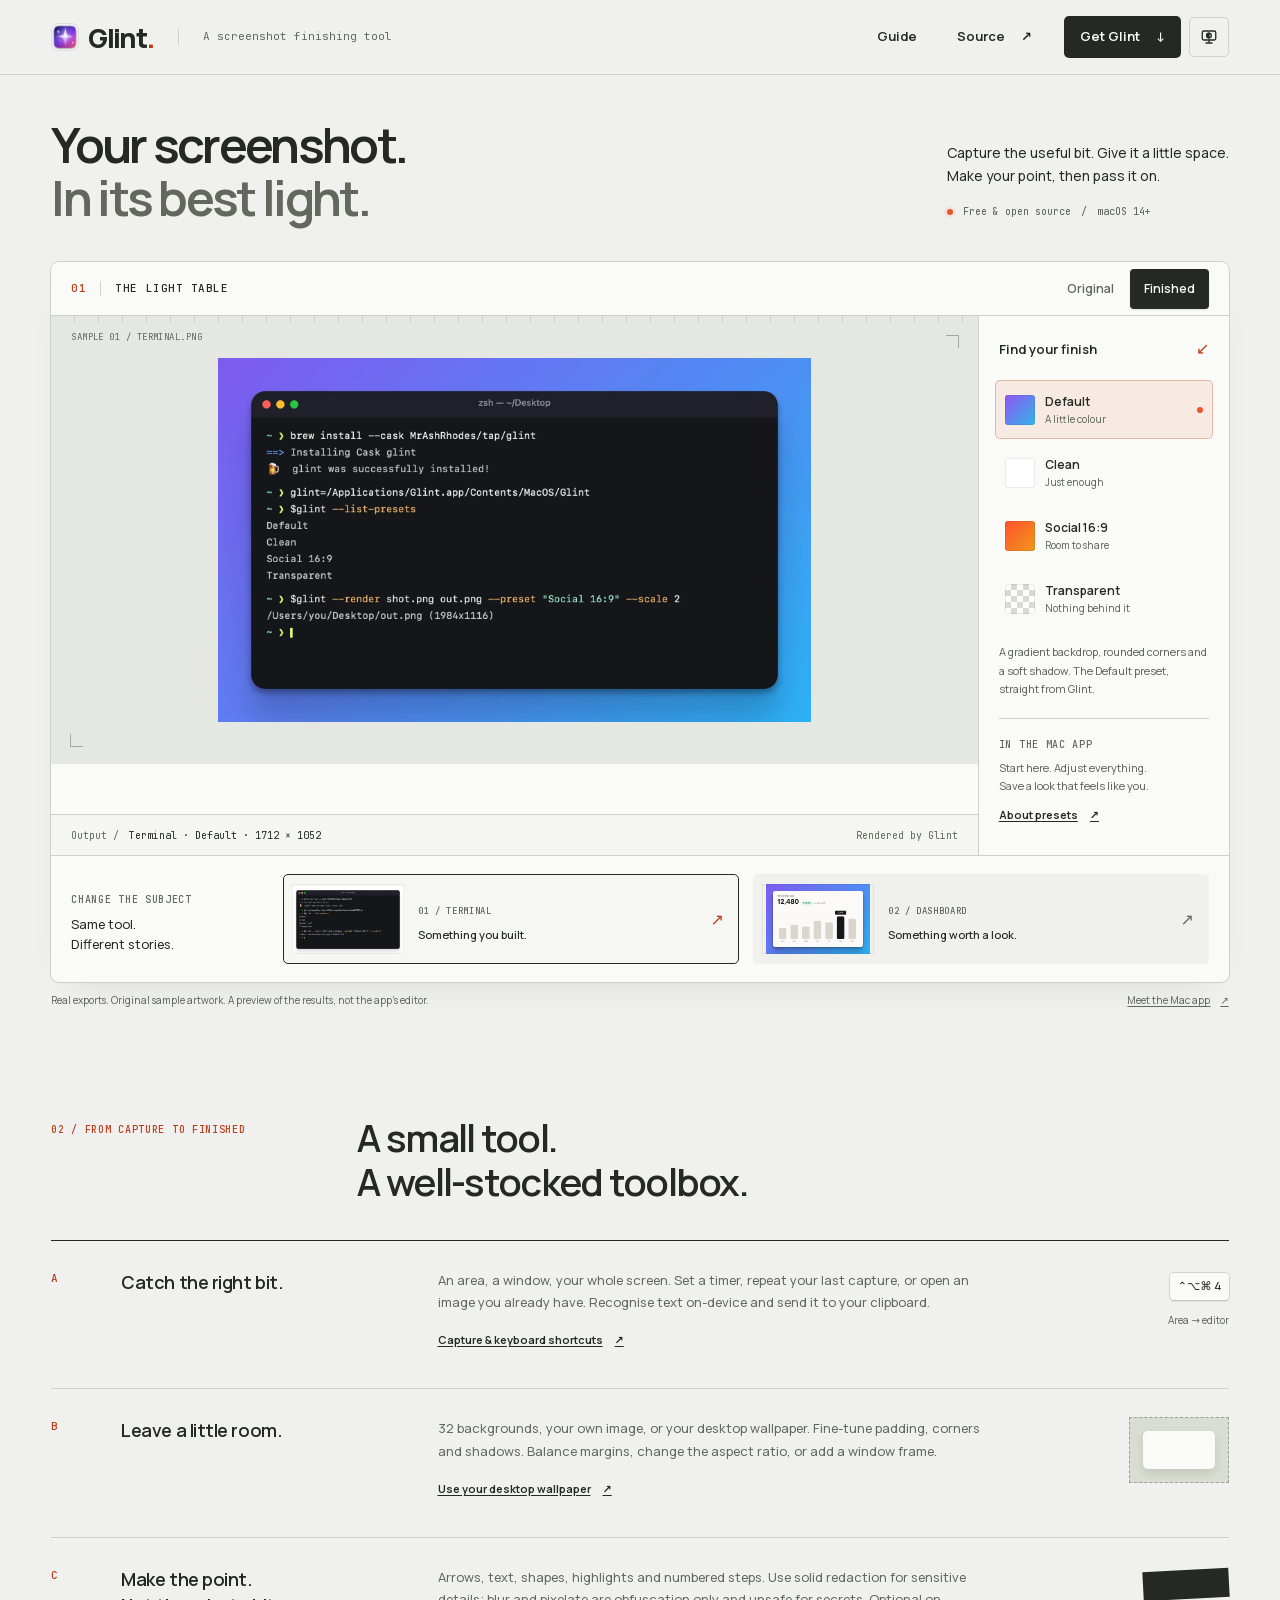
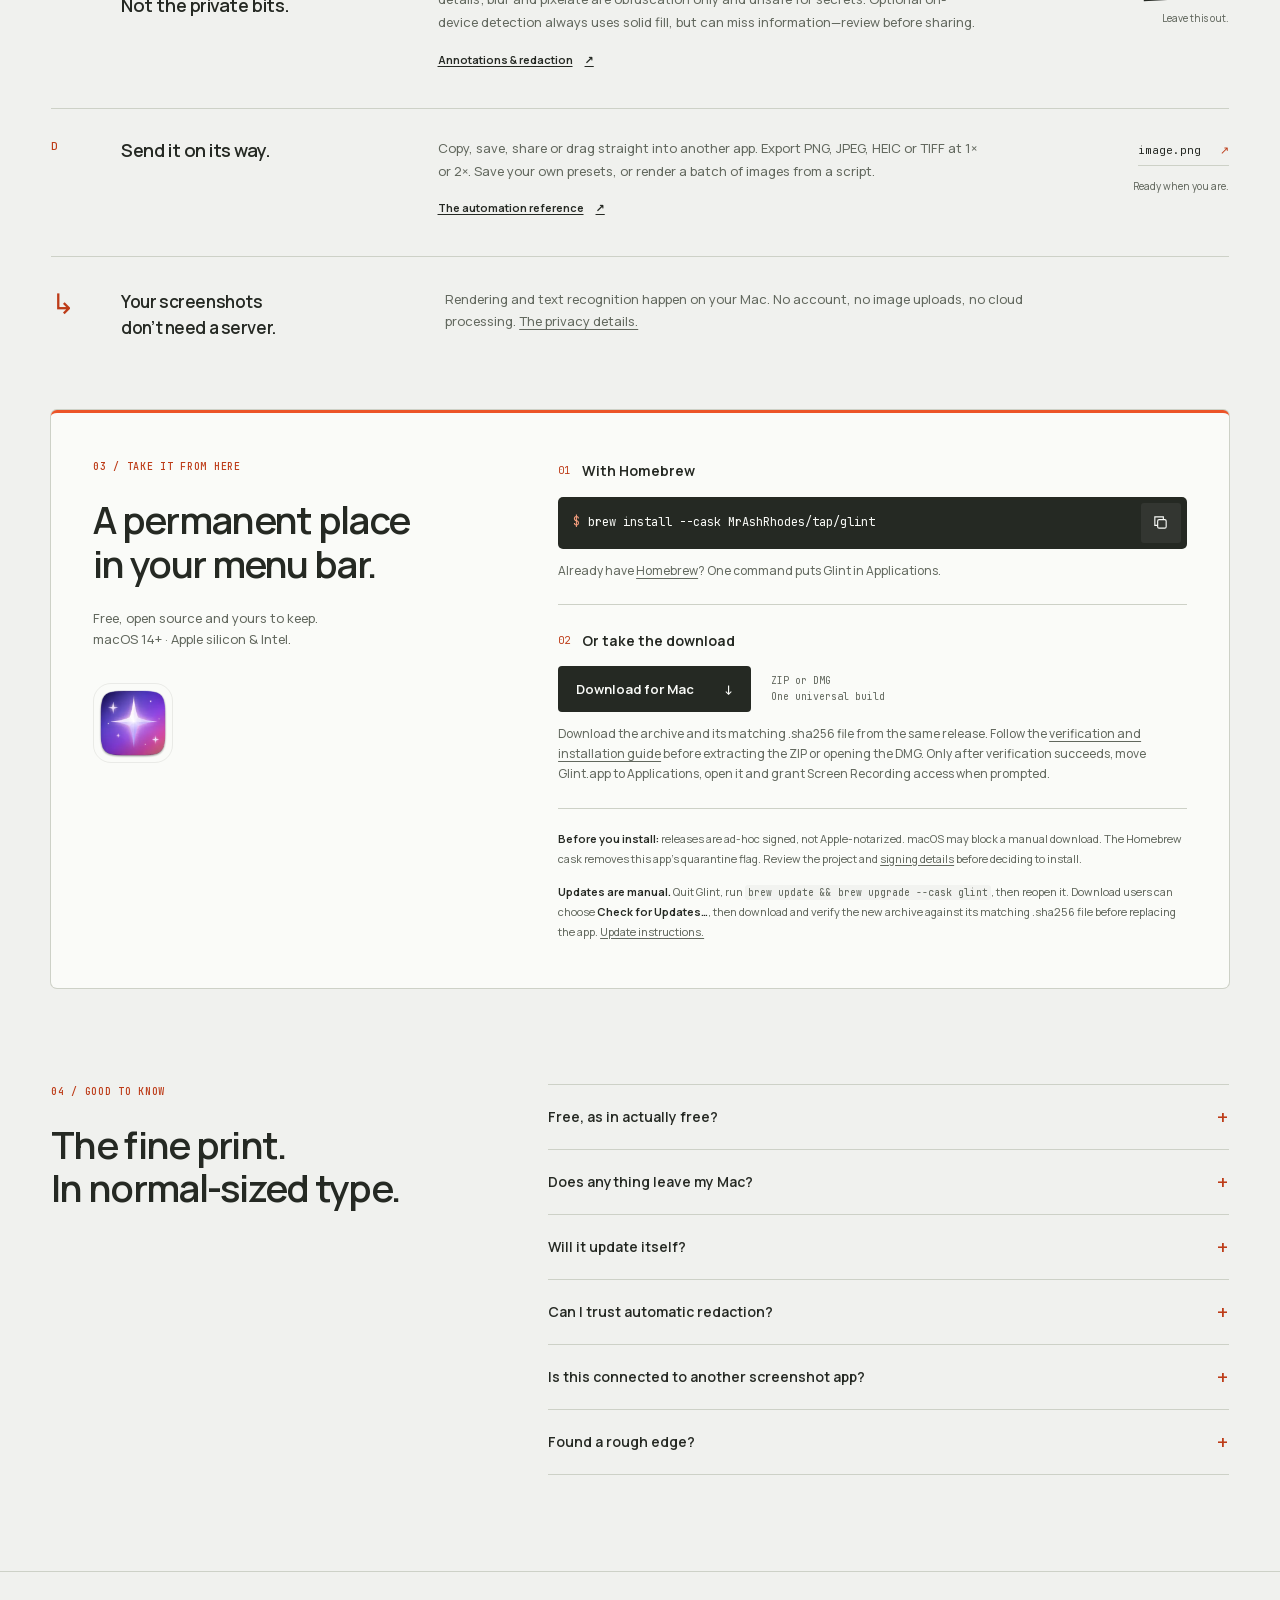
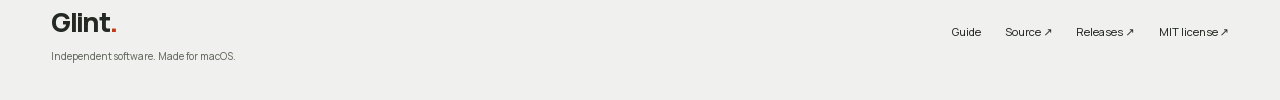
==== site/index.html @ 2cc5b659 "Merge main into mrashrhodes-secure-image-redaction Resolve conflicts with the fail-closed rendering " ====
<!doctype html>
<html lang="en">
<head>
  <meta charset="utf-8">
  <meta name="viewport" content="width=device-width, initial-scale=1">
  <title>Glint — your screenshot, in its best light</title>
  <meta name="description" content="A free, open-source screenshot finishing tool for macOS. Capture, frame, annotate and redact on your Mac. No account. No uploads.">
  <meta name="color-scheme" content="light dark">
  <meta name="theme-color" content="#f0f1ee" media="(prefers-color-scheme: light)">
  <meta name="theme-color" content="#1b1d1a" media="(prefers-color-scheme: dark)">
  <script>try{var t=localStorage.getItem("glint-theme");if(t==="light"||t==="dark")document.documentElement.setAttribute("data-theme",t)}catch(e){}</script>
  <link rel="canonical" href="https://mrashrhodes.github.io/glint/">
  <meta property="og:type" content="website">
  <meta property="og:title" content="Glint — your screenshot, in its best light">
  <meta property="og:description" content="A small native app for screenshots worth sharing. Free, open source, and entirely on your Mac.">
  <meta property="og:url" content="https://mrashrhodes.github.io/glint/">
  <meta property="og:image" content="https://mrashrhodes.github.io/glint/assets/og.jpg">
  <meta name="twitter:card" content="summary_large_image">
  <link rel="icon" type="image/png" href="favicon.png">
  <link rel="apple-touch-icon" href="apple-touch-icon.png">
  <link rel="preload" href="fonts/Manrope-variable.woff2" as="font" type="font/woff2" crossorigin>
  <link rel="stylesheet" href="styles.css">
  <script src="site.js" defer></script>
</head>
<body>
  <a class="skip" href="#main">Skip to content</a>
  <header class="site-header">
    <div class="wrap">
      <a class="brand" href="./" aria-label="Glint home"><img src="favicon.png" width="28" height="28" alt="">Glint<span class="brand-dot" aria-hidden="true">.</span></a>
      <span class="brand-note">A screenshot finishing tool</span>
      <nav class="nav" aria-label="Main navigation">
        <a href="guide.html">Guide</a>
        <a class="hide-sm" href="https://github.com/MrAshRhodes/glint">Source <span aria-hidden="true">↗</span></a>
        <a class="nav-cta" href="#install">Get Glint <span aria-hidden="true">↓</span></a>
        <button class="theme-toggle" type="button" data-theme-toggle hidden aria-label="Theme: system" title="Theme: system"><svg class="theme-icon theme-icon-system" width="18" height="18" viewBox="0 0 24 24" fill="none" stroke="currentColor" stroke-width="1.75" stroke-linecap="round" stroke-linejoin="round" aria-hidden="true" focusable="false"><rect x="3" y="4" width="18" height="12" rx="2"/><path d="M8 20h8M12 16v4"/><circle cx="12" cy="10" r="3"/><path d="M12 7a3 3 0 0 0 0 6z" fill="currentColor"/></svg><svg class="theme-icon theme-icon-light" width="18" height="18" viewBox="0 0 24 24" fill="none" stroke="currentColor" stroke-width="1.75" stroke-linecap="round" stroke-linejoin="round" aria-hidden="true" focusable="false"><circle cx="12" cy="12" r="4"/><path d="M12 2.5v2M12 19.5v2M2.5 12h2M19.5 12h2M5.3 5.3l1.4 1.4M17.3 17.3l1.4 1.4M5.3 18.7l1.4-1.4M17.3 6.7l1.4-1.4"/></svg><svg class="theme-icon theme-icon-dark" width="18" height="18" viewBox="0 0 24 24" fill="none" stroke="currentColor" stroke-width="1.75" stroke-linecap="round" stroke-linejoin="round" aria-hidden="true" focusable="false"><path d="M20 14.5A8 8 0 1 1 9.5 4a7.5 7.5 0 0 0 10.5 10.5z"/></svg></button>
      </nav>
    </div>
  </header>
  <main id="main">
    <section class="intro wrap" aria-labelledby="intro-title">
      <h1 id="intro-title">Your screenshot.<br><span>In its best light.</span></h1>
      <div class="intro-copy">
        <p>Capture the useful bit. Give it a little space.<br>Make your point, then pass it on.</p>
        <p class="spec-line"><span class="status-dot" aria-hidden="true"></span> Free &amp; open source <span aria-hidden="true">/</span> macOS 14+</p>
      </div>
    </section>

    <section class="light-table wrap" aria-labelledby="table-title">
      <header class="table-bar">
        <h2 id="table-title"><span class="index">01</span> The light table</h2>
        <div class="view-switch" role="group" aria-label="Compare the original and finished image" data-preview-controls hidden>
          <button type="button" data-view="original" aria-pressed="false" aria-controls="demo-image">Original</button>
          <button type="button" data-view="finished" aria-pressed="true" aria-controls="demo-image">Finished</button>
        </div>
      </header>
      <div class="workbench">
        <figure class="preview-pane">
          <div class="preview-stage" id="preview-surface" aria-busy="false">
            <span class="sheet-label" id="sample-label" aria-hidden="true">Sample 01 / terminal.png</span>
            <img id="demo-image" src="assets/terminal-default.webp" width="1712" height="1052" alt="Original sample terminal artwork, rendered by Glint with the Default gradient, rounded corners and shadow" fetchpriority="high">
            <span class="sheet-mark mark-start" aria-hidden="true"></span>
            <span class="sheet-mark mark-end" aria-hidden="true"></span>
          </div>
          <figcaption class="preview-caption">
            <span class="preview-caption-label">Output /</span>
            <output id="demo-size" aria-live="polite">Terminal · Default · 1712 × 1052</output>
            <span class="render-label">Rendered by Glint</span>
          </figcaption>
        </figure>
        <aside class="finish-rail" aria-labelledby="finish-title">
          <div class="rail-heading"><h3 id="finish-title">Find your finish</h3><span class="index" aria-hidden="true">↙</span></div>
          <div class="preset-controls" role="group" aria-label="Choose a finish" data-preview-controls hidden>
            <button class="preset" type="button" data-preset="default" aria-pressed="true" aria-controls="demo-image"><span class="swatch swatch-default" aria-hidden="true"></span><span>Default<small>A little colour</small></span><span class="selection-dot" aria-hidden="true"></span></button>
            <button class="preset" type="button" data-preset="clean" aria-pressed="false" aria-controls="demo-image"><span class="swatch swatch-clean" aria-hidden="true"></span><span>Clean<small>Just enough</small></span><span class="selection-dot" aria-hidden="true"></span></button>
            <button class="preset" type="button" data-preset="social" aria-pressed="false" aria-controls="demo-image"><span class="swatch swatch-social" aria-hidden="true"></span><span>Social 16:9<small>Room to share</small></span><span class="selection-dot" aria-hidden="true"></span></button>
            <button class="preset" type="button" data-preset="transparent" aria-pressed="false" aria-controls="demo-image"><span class="swatch swatch-transparent" aria-hidden="true"></span><span>Transparent<small>Nothing behind it</small></span><span class="selection-dot" aria-hidden="true"></span></button>
          </div>
          <p class="finish-description" id="finish-description">A gradient backdrop, rounded corners and a soft shadow. The Default preset, straight from Glint.</p>
          <div class="rail-foot"><span class="tiny-label">In the Mac app</span><p>Start here. Adjust everything.<br>Save a look that feels like you.</p><a href="guide.html#presets">About presets <span aria-hidden="true">↗</span></a></div>
        </aside>
      </div>
      <div class="contact-strip" data-preview-controls hidden>
        <div class="contact-heading"><span class="tiny-label">Change the subject</span><p>Same tool.<br>Different stories.</p></div>
        <div class="contact-choices" role="group" aria-label="Choose a sample image">
          <button class="contact" type="button" data-sample="terminal" aria-pressed="true" aria-controls="demo-image"><img src="assets/terminal-clean.webp" width="1648" height="988" alt="" decoding="async"><span><span class="tiny-label">01 / Terminal</span><strong>Something you built.</strong></span><span class="contact-check" aria-hidden="true">↗</span></button>
          <button class="contact" type="button" data-sample="dashboard" aria-pressed="false" aria-controls="demo-image"><img src="assets/dashboard-default.webp" width="1472" height="992" alt="" decoding="async"><span><span class="tiny-label">02 / Dashboard</span><strong>Something worth a look.</strong></span><span class="contact-check" aria-hidden="true">↗</span></button>
        </div>
      </div>
      <p id="demo-error" role="status"></p>
    </section>
    <div class="table-note wrap"><p>Real exports. Original sample artwork. A preview of the results, not the app’s editor.</p><a href="guide.html#editor">Meet the Mac app <span aria-hidden="true">↗</span></a></div>
    <noscript><p class="wrap no-script">You’re looking at Glint’s Default preset. The Mac app includes four starting presets and fully adjustable styling; the interactive sample controls require JavaScript.</p></noscript>

    <section class="field-notes wrap" id="features" aria-labelledby="features-title">
      <header class="section-heading"><p class="section-index">02 / From capture to finished</p><h2 id="features-title">A small tool.<br>A well-stocked toolbox.</h2></header>
      <div class="feature-ledger">
        <article class="ledger-row"><span class="ledger-number" aria-hidden="true">A</span><h3>Catch the right bit.</h3><div><p>An area, a window, your whole screen. Set a timer, repeat your last capture, or open an image you already have. Recognise text on-device and send it to your clipboard.</p><a href="guide.html#capture">Capture &amp; keyboard shortcuts <span aria-hidden="true">↗</span></a></div><span class="ledger-detail"><kbd aria-label="Control Option Command 4">⌃⌥⌘ 4</kbd><small>Area → editor</small></span></article>
        <article class="ledger-row"><span class="ledger-number" aria-hidden="true">B</span><h3>Leave a little room.</h3><div><p>32 backgrounds, your own image, or your desktop wallpaper. Fine-tune padding, corners and shadows. Balance margins, change the aspect ratio, or add a window frame.</p><a href="guide.html#desktop-wallpaper">Use your desktop wallpaper <span aria-hidden="true">↗</span></a></div><span class="ledger-detail detail-frame" aria-hidden="true"><span></span></span></article>
        <article class="ledger-row"><span class="ledger-number" aria-hidden="true">C</span><h3>Make the point.<br>Not the private bits.</h3><div><p>Arrows, text, shapes, highlights and numbered steps. Use solid redaction for sensitive details; blur and pixelate are obfuscation only and unsafe for secrets. Optional on-device detection always uses solid fill, but can miss information—review before sharing.</p><a href="guide.html#redaction">Annotations &amp; redaction <span aria-hidden="true">↗</span></a></div><span class="ledger-detail detail-redact" aria-hidden="true"><span>private</span><small>Leave this out.</small></span></article>
        <article class="ledger-row"><span class="ledger-number" aria-hidden="true">D</span><h3>Send it on its way.</h3><div><p>Copy, save, share or drag straight into another app. Export PNG, JPEG, HEIC or TIFF at 1× or 2×. Save your own presets, or render a batch of images from a script.</p><a href="guide.html#automation">The automation reference <span aria-hidden="true">↗</span></a></div><span class="ledger-detail"><span class="file-label">image.png <span aria-hidden="true">↗</span></span><small>Ready when you are.</small></span></article>
      </div>
      <aside class="local-note"><span class="local-symbol" aria-hidden="true">↳</span><h3>Your screenshots<br>don’t need a server.</h3><p>Rendering and text recognition happen on your Mac. No account, no image uploads, no cloud processing. <a href="guide.html#redaction">The privacy details.</a></p></aside>
    </section>

    <section class="install-section wrap" id="install" aria-labelledby="install-title">
      <div class="install-intro"><p class="section-index">03 / Take it from here</p><h2 id="install-title">A permanent place<br>in your menu bar.</h2><p>Free, open source and yours to keep.<br>macOS 14+ · Apple silicon &amp; Intel.</p><img src="assets/icon-256.webp" width="80" height="80" alt="Glint app icon" loading="lazy" decoding="async"></div>
      <div class="install-instructions">
        <div class="install-option"><h3><span class="index">01</span> With Homebrew</h3><div class="cmd"><span class="prompt" aria-hidden="true">$</span><code id="install-command">brew install --cask MrAshRhodes/tap/glint</code><button class="copy" type="button" data-copy="install-command" aria-label="Copy install command" hidden><svg class="icon-copy" viewBox="0 0 24 24" fill="none" stroke="currentColor" stroke-width="1.6" aria-hidden="true"><rect x="8" y="8" width="12" height="12" rx="2"/><path d="M16 8V4H4v12h4"/></svg><svg class="icon-done" viewBox="0 0 24 24" fill="none" stroke="currentColor" stroke-width="2" aria-hidden="true"><path d="m5 12 4 4L19 6"/></svg></button></div><p>Already have <a href="https://brew.sh/">Homebrew</a>? One command puts Glint in Applications.</p><p id="copy-status" class="copy-status" role="status" aria-live="polite"></p></div>
        <div class="install-option"><h3><span class="index">02</span> Or take the download</h3><div class="download-row"><a class="btn btn-ink" href="https://github.com/MrAshRhodes/glint/releases/latest">Download for Mac <span aria-hidden="true">↓</span></a><span>ZIP or DMG<br>One universal build</span></div><p>Download the archive and its matching .sha256 file from the same release. Follow the <a href="guide.html#install">verification and installation guide</a> before extracting the ZIP or opening the DMG. Only after verification succeeds, move Glint.app to Applications, open it and grant Screen Recording access when prompted.</p></div>
        <div class="install-fineprint"><p><strong>Before you install:</strong> releases are ad-hoc signed, not Apple-notarized. macOS may block a manual download. The Homebrew cask removes this app’s quarantine flag. Review the project and <a href="guide.html#install">signing details</a> before deciding to install.</p><p><strong>Updates are manual.</strong> Quit Glint, run <code>brew update &amp;&amp; brew upgrade --cask glint</code>, then reopen it. Download users can choose <strong>Check for Updates…</strong>, then download and verify the new archive against its matching .sha256 file before replacing the app. <a href="guide.html#updates">Update instructions.</a></p></div>
      </div>
    </section>

    <section class="questions wrap" id="faq" aria-labelledby="faq-title">
      <header><p class="section-index">04 / Good to know</p><h2 id="faq-title">The fine print.<br>In normal-sized type.</h2></header>
      <div class="faq">
        <details><summary>Free, as in actually free?</summary><p>Yes. Glint is open source under the MIT license. No subscription, no account and no watermark requirement. Download a release, build it yourself, or contribute on <a href="https://github.com/MrAshRhodes/glint">GitHub</a>.</p></details>
        <details><summary>Does anything leave my Mac?</summary><p>Glint does not upload your screenshots. Manually choosing Check for Updates contacts GitHub to check the latest release. Sharing and opening links use the apps and destinations you choose.</p></details>
        <details><summary>Will it update itself?</summary><p>No. Check for Updates tells you about a newer release; it does not install it. Homebrew users run <code>brew update &amp;&amp; brew upgrade --cask glint</code> with Glint closed. <code>brew update</code> alone does not upgrade the app. <a href="guide.html#updates">See all update instructions.</a></p></details>
        <details><summary>Can I trust automatic redaction?</summary><p>Treat it as a helpful first pass. Detection can miss sensitive information. Inspect the exported image and use solid redaction for private details. An untouched raw copy may still exist if you keep capture history. <a href="guide.html#redaction">Read the privacy guidance.</a></p></details>
        <details><summary>Is this connected to another screenshot app?</summary><p>No. Glint is an independent project with its own identity. Every sample on this page is original artwork, rendered with Glint.</p></details>
        <details><summary>Found a rough edge?</summary><p><a href="https://github.com/MrAshRhodes/glint/issues">Open an issue</a> with your macOS version, Glint version and steps to reproduce. Remove private information from screenshots and diagnostic output first.</p></details>
      </div>
    </section>
  </main>
  <footer class="site-footer"><div class="wrap"><div><a class="brand" href="./">Glint<span class="brand-dot" aria-hidden="true">.</span></a><p>Independent software. Made for macOS.</p></div><nav aria-label="Footer"><a href="guide.html">Guide</a><a href="https://github.com/MrAshRhodes/glint">Source ↗</a><a href="https://github.com/MrAshRhodes/glint/releases">Releases ↗</a><a href="https://github.com/MrAshRhodes/glint/blob/main/LICENSE">MIT license ↗</a></nav></div></footer>
</body>
</html>
---- site/styles.css ----
/* Glint's light table: neutral surfaces, precise controls, the image first. */
@font-face {
  font-family: "Manrope";
  src: url("fonts/Manrope-variable.woff2") format("woff2");
  font-weight: 200 800;
  font-style: normal;
  font-display: swap;
}
@font-face {
  font-family: "JetBrains Mono";
  src: url("fonts/JetBrainsMono-variable.woff2") format("woff2");
  font-weight: 100 800;
  font-style: normal;
  font-display: swap;
}

:root {
  color-scheme: light;
  --paper: #f0f1ee;
  --surface: #fafbf8;
  --table: #e5e7e2;
  --ink: #252923;
  --muted: #62685e;
  --rule: #cdd1c7;
  --accent: #bd3c18;
  --accent-bright: #ec5428;
  --accent-wash: #f7eae2;
  --accent-line: #bd3c184d;
  --accent-halo: #ec542814;
  --on-ink: #fff;
  --ink-strong: #0f130e;
  --caption: #f5f6f2;
  --well: #f0f1ed;
  --well-hover: #e9ece4;
  --well-active: #f6f7f3;
  --frame: #d9ddd2;
  --muted-line: #62685e80;
  --checker-a: #fff;
  --checker-b: #e5e7e2;
  --code-bg: var(--ink);
  --code-ink: var(--surface);
  --code-edge: transparent;
  /* RGB channels for translucent washes/hairlines (--shade) and shadows (--shadow): rgb(var(--shade) / 3.5%). */
  --shade: 37 41 35;
  --shadow: 37 41 35;
  --lift: 0 3px 3px -2px #25292309, 0 18px 38px -24px #25292326;
  --sans: "Manrope", ui-sans-serif, system-ui, -apple-system, sans-serif;
  --mono: "JetBrains Mono", ui-monospace, "SF Mono", Menlo, monospace;
  --keys: -apple-system, BlinkMacSystemFont, "Segoe UI Symbol", "Apple Symbols", var(--sans);
  --gutter: clamp(20px, 4vw, 56px);
  --ease: cubic-bezier(0.2, 0, 0, 1);
}

/* Dark light table: data-theme="dark" is an explicit choice; no data-theme follows the system.
   CSS cannot share one block between a selector and a media query, so keep these two blocks identical. */
:root[data-theme="dark"] {
  color-scheme: dark;
  --paper: #1b1d1a;
  --surface: #222520;
  --table: #2a2d27;
  --ink: #e6e8e2;
  --muted: #a7ada1;
  --rule: #3b4037;
  --accent: #fa8453;
  --accent-bright: #f2662f;
  --accent-wash: #3a271f;
  --accent-line: #f2662f73;
  --accent-halo: #f2662f2e;
  --on-ink: #141612;
  --ink-strong: #fff;
  --caption: #262923;
  --well: #2a2e27;
  --well-hover: #30342d;
  --well-active: #353930;
  --frame: #30342d;
  --muted-line: #a7ada166;
  --checker-a: #2f332c;
  --checker-b: #3a3e36;
  --code-bg: #121411;
  --code-ink: #e6e8e2;
  --code-edge: #3b4037;
  --shade: 230 232 226;
  --shadow: 0 0 0;
  --lift: 0 3px 3px -2px #0000004d, 0 18px 38px -24px #000000a6;
}
@media (prefers-color-scheme: dark) {
  :root:not([data-theme="light"]) {
    color-scheme: dark;
    --paper: #1b1d1a;
    --surface: #222520;
    --table: #2a2d27;
    --ink: #e6e8e2;
    --muted: #a7ada1;
    --rule: #3b4037;
    --accent: #fa8453;
    --accent-bright: #f2662f;
    --accent-wash: #3a271f;
    --accent-line: #f2662f73;
    --accent-halo: #f2662f2e;
    --on-ink: #141612;
    --ink-strong: #fff;
    --caption: #262923;
    --well: #2a2e27;
    --well-hover: #30342d;
    --well-active: #353930;
    --frame: #30342d;
    --muted-line: #a7ada166;
    --checker-a: #2f332c;
    --checker-b: #3a3e36;
    --code-bg: #121411;
    --code-ink: #e6e8e2;
    --code-edge: #3b4037;
    --shade: 230 232 226;
    --shadow: 0 0 0;
    --lift: 0 3px 3px -2px #0000004d, 0 18px 38px -24px #000000a6;
  }
}

*, *::before, *::after { box-sizing: border-box; }
[hidden] { display: none !important; }
html { -webkit-text-size-adjust: 100%; scroll-behavior: smooth; scroll-padding-top: 100px; }
body { margin: 0; background: var(--paper); color: var(--ink); font: 450 16px/1.65 var(--sans); -webkit-font-smoothing: antialiased; }
img, svg { display: block; max-width: 100%; }
img { height: auto; }
a { color: inherit; text-decoration-thickness: 1px; text-underline-offset: 0.22em; }
a:hover { color: var(--accent); }
button { color: inherit; font: inherit; }
button, a { -webkit-tap-highlight-color: transparent; }
button { cursor: pointer; }
h1, h2, h3, p { margin: 0; }
h1, h2, h3 { text-wrap: balance; }
p, li { text-wrap: pretty; }
button:focus-visible, a:focus-visible, summary:focus-visible { outline: 2px solid var(--accent); outline-offset: 4px; }
button:active, .btn:active, .nav-cta:active { transform: scale(0.96); }
.wrap { width: min(100% - var(--gutter) * 2, 1320px); margin-inline: auto; }
.index, .tiny-label, .section-index, .spec-line { font-family: var(--mono); font-variant-numeric: tabular-nums; }
.index { color: var(--accent); }
.tiny-label, .section-index { font-size: 10px; line-height: 1.5; font-weight: 500; letter-spacing: 0.07em; text-transform: uppercase; }
.tiny-label { color: var(--muted); }
.section-index { margin-bottom: 24px; color: var(--accent); }
.visually-hidden { position: absolute !important; width: 1px; height: 1px; padding: 0; overflow: hidden; clip-path: inset(50%); white-space: nowrap; }
.skip { position: fixed; z-index: 100; top: 8px; left: 8px; padding: 10px 18px; background: var(--ink); color: var(--on-ink); transform: translateY(-160%); }
.skip:focus { transform: none; color: var(--on-ink); }

.site-header { position: sticky; top: 0; z-index: 20; background: var(--paper); box-shadow: 0 1px 0 var(--rule); }
.site-header .wrap { min-height: 74px; display: flex; align-items: center; gap: 24px; }
.brand { display: inline-flex; align-items: center; gap: 9px; min-height: 44px; color: var(--ink); text-decoration: none; font-size: 27px; font-weight: 800; letter-spacing: -1.6px; line-height: 1; }
.brand img { width: 28px; height: 28px; border-radius: 7px; outline: 1px solid rgb(var(--shade) / 7.8%); outline-offset: -1px; }
.brand-dot { color: var(--accent); margin-left: -8px; }
.brand-note { font: 400 11px/1.4 var(--mono); color: var(--muted); padding-left: 24px; border-left: 1px solid var(--rule); }
.nav { display: flex; align-items: center; gap: 8px; margin-left: auto; font-size: 13px; font-weight: 650; }
.nav a { display: inline-flex; gap: 16px; align-items: center; min-height: 42px; padding: 0 16px; text-decoration: none; border-radius: 5px; transition: background-color 160ms var(--ease), color 160ms var(--ease), transform 160ms var(--ease); }
.nav a:hover, .nav a[aria-current="page"] { background: rgb(var(--shade) / 3.5%); }
.nav .nav-cta { margin-left: 8px; color: var(--surface); background: var(--ink); }
.nav .nav-cta:hover { color: var(--on-ink); background: var(--ink-strong); }
.theme-toggle { flex: none; display: inline-grid; place-items: center; width: 40px; height: 40px; padding: 0; color: var(--ink); background: transparent; border: 1px solid var(--rule); border-radius: 5px; transition: background-color 160ms var(--ease), border-color 160ms var(--ease), color 160ms var(--ease), transform 160ms var(--ease); }
.theme-toggle:hover { color: var(--accent); border-color: var(--accent-line); background: rgb(var(--shade) / 3.5%); }
.theme-icon { display: none; width: 18px; height: 18px; }
.theme-toggle:not([data-theme-choice]) .theme-icon-system,
.theme-toggle[data-theme-choice="system"] .theme-icon-system,
.theme-toggle[data-theme-choice="light"] .theme-icon-light,
.theme-toggle[data-theme-choice="dark"] .theme-icon-dark { display: block; }
.error-bar { display: flex; align-items: center; justify-content: space-between; gap: 16px; margin-bottom: 28px; }
.intro { display: flex; justify-content: space-between; align-items: end; gap: 32px; padding-block: 45px 38px; }
.intro h1 { font-size: clamp(34px, 3.8vw, 54px); line-height: 1.08; font-weight: 650; letter-spacing: -0.055em; }
.intro h1 span { color: var(--muted); }
.intro-copy { padding-bottom: 4px; font-size: 14px; }
.spec-line { display: flex; flex-wrap: wrap; align-items: center; gap: 10px; margin-top: 16px; color: var(--muted); font-size: 10px; }
.status-dot { flex: none; width: 6px; height: 6px; border-radius: 50%; background: var(--accent-bright); box-shadow: 0 0 0 3px var(--accent-halo); }

.light-table { background: var(--surface); border-radius: 8px; box-shadow: 0 0 0 1px var(--rule), var(--lift); overflow: hidden; }
.table-bar { display: flex; align-items: center; justify-content: space-between; gap: 12px; min-height: 54px; padding: 6px 20px; border-bottom: 1px solid var(--rule); }
.table-bar h2 { display: flex; gap: 14px; align-items: center; font: 500 11px/1.3 var(--mono); text-transform: uppercase; letter-spacing: 0.05em; }
.table-bar .index { border-right: 1px solid var(--rule); padding-right: 14px; }
.view-switch { display: flex; gap: 2px; }
.view-switch button { min-height: 40px; padding: 0 14px; border: 0; border-radius: 4px; background: transparent; color: var(--muted); font-size: 12px; font-weight: 600; transition: background-color 140ms var(--ease), transform 140ms var(--ease); }
.view-switch button:hover { background: rgb(var(--shade) / 3.1%); }
.view-switch button[aria-pressed="true"] { background: var(--ink); color: var(--surface); box-shadow: 0 1px 2px rgb(var(--shadow) / 12.5%); }
.workbench { display: grid; grid-template-columns: minmax(0, 1fr) 250px; }
.preview-pane { min-width: 0; margin: 0; display: flex; flex-direction: column; border-right: 1px solid var(--rule); }
.preview-stage { position: relative; display: grid; grid-template: minmax(0, 1fr) / minmax(0, 1fr); place-items: center; height: clamp(360px, 35vw, 490px); padding: 42px 48px; background-color: var(--table); background-image: radial-gradient(rgb(var(--shade) / 13.7%) 0.6px, transparent 0.6px); background-size: 12px 12px; }
.preview-stage::before { content: ""; position: absolute; top: 0; left: 0; right: 0; height: 6px; background: repeating-linear-gradient(90deg, transparent 0 23px, rgb(var(--shade) / 14.9%) 23px 24px); }
.preview-stage img { width: 100%; height: 100%; min-width: 0; min-height: 0; object-fit: contain; }
.preview-stage[data-original] img { width: 90%; height: 90%; }
.preview-stage[data-checker] { background-color: var(--checker-a); background-image: conic-gradient(var(--checker-b) 25%, transparent 0 50%, var(--checker-b) 0 75%, transparent 0); background-size: 16px 16px; }
.sheet-label { position: absolute; left: 20px; top: 16px; color: var(--muted); font: 400 9px/1.2 var(--mono); text-transform: uppercase; letter-spacing: 0.05em; }
.sheet-mark { position: absolute; width: 13px; height: 13px; border-color: var(--muted-line); border-style: solid; }
.mark-start { left: 19px; bottom: 17px; border-width: 0 0 1px 1px; }
.mark-end { right: 19px; top: 19px; border-width: 1px 1px 0 0; }
.preview-caption { display: flex; align-items: center; flex-wrap: wrap; gap: 6px 10px; margin-top: auto; min-height: 41px; padding: 10px 20px; background: var(--caption); border-top: 1px solid var(--rule); font: 400 10px/1.5 var(--mono); font-variant-numeric: tabular-nums; }
.preview-caption-label { color: var(--muted); }
.render-label { margin-left: auto; color: var(--muted); }
.finish-rail { padding: 20px 16px; display: flex; flex-direction: column; }
.rail-heading { display: flex; align-items: center; justify-content: space-between; padding: 0 4px 18px; }
.rail-heading h3 { font-size: 13px; font-weight: 650; }
.preset-controls { display: grid; gap: 4px; }
.preset { display: flex; align-items: center; gap: 10px; min-height: 59px; width: 100%; padding: 9px; text-align: left; background: transparent; border: 1px solid transparent; border-radius: 5px; font-size: 12px; font-weight: 600; line-height: 1.3; transition: background-color 140ms var(--ease), border-color 140ms var(--ease), transform 140ms var(--ease); }
.preset small { display: block; margin-top: 4px; color: var(--muted); font-size: 10px; font-weight: 450; }
.preset:hover { background: rgb(var(--shade) / 2.4%); }
.preset[aria-pressed="true"] { border-color: var(--accent-line); background: var(--accent-wash); }
.swatch { flex: none; display: block; width: 30px; height: 30px; border-radius: 3px; box-shadow: inset 0 0 0 1px rgb(var(--shade) / 9.4%); }
.swatch-default { background: linear-gradient(135deg, #9255f5, #32b5e7); }
.swatch-clean { background: #fff; }
.swatch-social { background: linear-gradient(135deg, #ff512f, #f09819); }
.swatch-transparent { background: conic-gradient(#d7dbd1 25%, white 0 50%, #d7dbd1 0 75%, white 0); background-size: 12px 12px; }
.selection-dot { flex: none; margin-left: auto; width: 6px; height: 6px; border-radius: 50%; background: transparent; }
.preset[aria-pressed="true"] .selection-dot { background: var(--accent-bright); }
.finish-description { margin: 15px 4px 20px; color: var(--muted); font-size: 11px; line-height: 1.65; }
.rail-foot { margin: auto 4px 0; padding-top: 16px; border-top: 1px solid var(--rule); font-size: 11px; }
.rail-foot p { margin-top: 6px; color: var(--muted); }
.rail-foot a { display: inline-flex; align-items: center; gap: 12px; min-height: 40px; font-weight: 650; }
.contact-strip { display: grid; grid-template-columns: 190px minmax(0, 1fr); align-items: center; gap: 22px; padding: 18px 20px; border-top: 1px solid var(--rule); }
.contact-heading p { margin-top: 5px; font-size: 13px; line-height: 1.5; }
.contact-choices { display: grid; grid-template-columns: repeat(2, minmax(0, 1fr)); gap: 14px; }
.contact { display: flex; align-items: center; gap: 14px; min-width: 0; min-height: 90px; padding: 8px; background: var(--well); border: 1px solid transparent; border-radius: 5px; text-align: left; transition: background-color 140ms var(--ease), border-color 140ms var(--ease), transform 140ms var(--ease); }
.contact:hover { background: var(--well-hover); }
.contact[aria-pressed="true"] { border-color: var(--ink); background: var(--well-active); }
.contact img { width: 112px; height: 70px; object-fit: contain; outline: 1px solid rgb(var(--shade) / 7%); outline-offset: -1px; }
.contact .tiny-label { font-size: 9px; }
.contact strong { display: block; margin-top: 5px; font-size: 11px; font-weight: 550; }
.contact-check { margin-left: auto; padding-right: 6px; color: var(--muted); }
.contact[aria-pressed="true"] .contact-check { color: var(--accent); }
.table-note { display: flex; justify-content: space-between; gap: 12px; margin-top: 10px; font-size: 10px; color: var(--muted); }
.table-note a { flex: none; min-height: 40px; display: inline-flex; align-items: start; gap: 10px; }
#demo-error:empty { display: none; }
#demo-error { padding: 12px 20px; color: var(--accent); font-size: 13px; border-top: 1px solid var(--rule); }
.no-script { margin-top: 10px; font-size: 13px; }

.field-notes { padding-block: 84px 70px; }
.section-heading { display: flex; align-items: end; justify-content: space-between; gap: 24px; padding-bottom: 36px; }
.section-heading .section-index { align-self: start; margin-top: 6px; }
h2 { font-size: clamp(26px, 3vw, 38px); font-weight: 600; letter-spacing: -0.045em; line-height: 1.15; }
.section-heading h2 { width: 74%; }
.feature-ledger { border-top: 1px solid var(--ink); }
.ledger-row { display: grid; grid-template-columns: 42px 0.85fr 1.6fr 0.65fr; gap: 28px; padding: 28px 0; border-bottom: 1px solid var(--rule); }
.ledger-number { color: var(--accent); font: 500 11px/1.7 var(--mono); }
.ledger-row h3 { font-size: 18px; font-weight: 600; letter-spacing: -0.025em; line-height: 1.45; }
.ledger-row p { color: var(--muted); font-size: 13px; line-height: 1.75; max-width: 40rem; }
.ledger-row a { display: inline-flex; align-items: center; gap: 12px; min-height: 40px; margin-top: 6px; font-size: 11px; font-weight: 650; }
.ledger-detail { justify-self: end; display: flex; flex-direction: column; align-items: end; gap: 12px; padding-top: 4px; font-size: 13px; }
.ledger-detail small { font-size: 10px; color: var(--muted); }
code, kbd { font-family: var(--mono); font-size: 0.88em; }
/* Commands stay literal: JetBrains Mono would otherwise draw "-<" as an arrow. */
code { font-variant-ligatures: none; }
:not(pre) > code { background: rgb(var(--shade) / 3.5%); padding: 0.1em 0.3em; border-radius: 3px; overflow-wrap: anywhere; }
kbd { display: inline-block; padding: 4px 8px; background: var(--surface); border-radius: 4px; box-shadow: 0 0 0 1px rgb(var(--shade) / 14.5%), 0 2px 0 rgb(var(--shadow) / 8.2%); font-family: var(--keys); font-weight: 500; white-space: nowrap; }
.detail-frame { width: 100px; height: 66px; align-items: center; justify-content: center; padding: 13px; background: var(--frame); border: 1px dashed var(--muted-line); }
.detail-frame span { width: 100%; height: 100%; border-radius: 5px; background: var(--surface); box-shadow: 0 4px 8px rgb(var(--shadow) / 12.2%); }
.detail-redact > span { padding: 0 8px; background: var(--ink); color: var(--ink); user-select: none; transform: rotate(-3deg); font: 500 16px/1.8 var(--mono); }
.file-label { padding-bottom: 4px; font: 400 11px/1.8 var(--mono); border-bottom: 1px solid var(--rule); }
.file-label span { margin-left: 12px; color: var(--accent); }
.local-note { display: grid; grid-template-columns: 42px 0.85fr 2.25fr; align-items: start; gap: 28px; padding-top: 32px; }
.local-symbol { color: var(--accent); font-size: 28px; line-height: 1; }
.local-note h3 { font-size: 17px; letter-spacing: -0.025em; font-weight: 600; line-height: 1.5; }
.local-note p { font-size: 13px; color: var(--muted); max-width: 40rem; }

.install-section { display: grid; grid-template-columns: 1fr 1.6fr; gap: 72px; padding: 46px 42px; background: var(--surface); border-radius: 6px; box-shadow: 0 0 0 1px var(--rule); border-top: 3px solid var(--accent-bright); }
.install-intro p:not(.section-index) { margin: 22px 0; color: var(--muted); font-size: 13px; }
.install-intro img { margin-top: 32px; width: 80px; height: 80px; border-radius: 18px; outline: 1px solid rgb(var(--shade) / 7.8%); outline-offset: -1px; }
.install-instructions { min-width: 0; }
.install-option + .install-option { margin-top: 24px; padding-top: 24px; border-top: 1px solid var(--rule); }
.install-option h3 { display: flex; gap: 12px; align-items: center; margin-bottom: 14px; font-size: 14px; font-weight: 650; }
.install-option h3 .index { font: 400 10px/1 var(--mono); }
.install-option p { margin-top: 12px; color: var(--muted); font-size: 12px; }
.cmd { display: flex; align-items: center; gap: 8px; padding: 6px 6px 6px 15px; background: var(--code-bg); border-radius: 5px; box-shadow: inset 0 0 0 1px var(--code-edge); color: var(--code-ink); font: 400 12px/1.6 var(--mono); }
.cmd code { flex: 1; min-width: 0; padding: 9px 0; background: transparent; color: inherit; overflow-wrap: anywhere; font-size: inherit; }
.prompt { flex: none; color: #f69f7f; align-self: start; padding-top: 9px; }
.copy { position: relative; flex: none; width: 40px; height: 40px; display: grid; place-items: center; border: 0; border-radius: 3px; color: var(--code-ink); background: #ffffff10; transition: background-color 140ms var(--ease), transform 140ms var(--ease); }
.copy:hover { background: #ffffff24; }
.copy svg { position: absolute; width: 17px; height: 17px; transition: opacity 200ms var(--ease), transform 200ms var(--ease), filter 200ms var(--ease); }
.copy .icon-done, .copy[data-copied] .icon-copy { opacity: 0; transform: scale(0.25); filter: blur(4px); }
.copy[data-copied] .icon-done { opacity: 1; transform: scale(1); filter: blur(0); color: #f69f7f; }
.copy-status:empty { display: none; }
.install-option .copy-status { color: var(--accent); }
.download-row { display: flex; align-items: center; flex-wrap: wrap; gap: 20px; }
.download-row > span { color: var(--muted); font: 400 10px/1.6 var(--mono); }
.btn { display: inline-flex; align-items: center; justify-content: center; gap: 30px; min-height: 46px; padding: 10px 18px; border-radius: 4px; text-decoration: none; font-size: 13px; font-weight: 650; transition: background-color 140ms var(--ease), transform 140ms var(--ease); }
.btn-ink { background: var(--ink); color: var(--surface); }
.btn-ink:hover { background: var(--ink-strong); color: var(--on-ink); }
.btn-ghost { box-shadow: inset 0 0 0 1px var(--rule); }
.btn-ghost:hover { background: rgb(var(--shade) / 3.5%); }
.install-fineprint { margin-top: 24px; padding-top: 20px; border-top: 1px solid var(--rule); }
.install-fineprint p { color: var(--muted); font-size: 11px; line-height: 1.8; }
.install-fineprint p + p { margin-top: 14px; }
.install-fineprint strong { color: var(--ink); font-weight: 650; }

.questions { display: grid; grid-template-columns: 1fr 1.6fr; gap: 72px; padding-block: 96px; }
.faq { min-width: 0; border-top: 1px solid var(--rule); }
.faq details { border-bottom: 1px solid var(--rule); }
.faq summary { display: flex; align-items: center; justify-content: space-between; gap: 24px; min-height: 64px; padding: 16px 0; font-size: 14px; font-weight: 600; cursor: pointer; list-style: none; }
.faq summary::-webkit-details-marker { display: none; }
.faq summary::after { content: "+"; flex: none; color: var(--accent); font: 400 20px/1 var(--mono); }
.faq details[open] summary::after { content: "−"; }
.faq details p { margin: 0 30px 24px 0; color: var(--muted); font-size: 13px; }
.site-footer { padding-block: 28px 36px; border-top: 1px solid var(--rule); }
.site-footer .wrap { display: flex; align-items: center; justify-content: space-between; flex-wrap: wrap; gap: 16px 30px; }
.site-footer p { margin-top: 4px; color: var(--muted); font-size: 10px; }
.site-footer nav { display: flex; flex-wrap: wrap; gap: 6px 24px; }
.site-footer nav a { display: inline-flex; align-items: center; min-height: 40px; font-size: 11px; text-decoration: none; }

/* The manual shares the same quiet, numbered structure as the light table. */
.guide-hero { padding-block: 64px 48px; border-bottom: 1px solid var(--ink); margin-bottom: 42px; }
.kicker { display: block; margin-bottom: 20px; color: var(--accent); font: 500 11px/1.4 var(--mono); letter-spacing: 0.07em; text-transform: uppercase; }
.guide-hero h1 { font-size: clamp(34px, 4.6vw, 58px); font-weight: 600; line-height: 1.12; letter-spacing: -0.05em; }
.guide-hero p { margin-top: 20px; max-width: 46rem; color: var(--muted); font-size: 15px; }
.guide { display: grid; grid-template-columns: 240px minmax(0, 1fr); gap: 64px; padding-bottom: 80px; }
.toc { position: sticky; align-self: start; top: 100px; max-height: calc(100svh - 120px); overflow-y: auto; font-size: 12px; }
.toc h2 { font: 500 10px/1.4 var(--mono); color: var(--muted); text-transform: uppercase; letter-spacing: 0.07em; margin-bottom: 16px; }
.toc ol { margin: 0; padding: 0; list-style: none; counter-reset: section; }
.toc li { counter-increment: section; }
.toc a { display: flex; align-items: center; gap: 12px; min-height: 40px; padding: 4px 8px; margin-right: 5px; border-radius: 3px; text-decoration: none; }
.toc a::before { content: counter(section, decimal-leading-zero); font: 400 10px/1 var(--mono); color: var(--muted); font-variant-numeric: tabular-nums; }
.toc a:hover { background: rgb(var(--shade) / 2.7%); }
.toc a[aria-current="true"] { background: var(--accent-wash); color: var(--accent); }
.prose { min-width: 0; max-width: 780px; overflow-wrap: anywhere; }
.prose section { margin-bottom: 36px; padding-bottom: 36px; border-bottom: 1px solid var(--rule); }
.prose section:last-child { margin-bottom: 0; border-bottom: 0; }
.prose h2 { margin-bottom: 20px; font-size: 28px; }
.prose h3 { margin: 28px 0 12px; font-size: 16px; font-weight: 650; letter-spacing: -0.015em; }
.prose p, .prose ul, .prose ol { margin: 0 0 16px; color: var(--muted); font-size: 14px; line-height: 1.85; }
.prose strong { color: var(--ink); font-weight: 650; }
.prose ol, .prose ul { padding-left: 1.3em; }
.prose li + li { margin-top: 6px; }
.prose li::marker { color: var(--accent); }
.code { margin: 8px 0 20px; padding: 20px 22px; overflow-x: auto; background: var(--code-bg); color: var(--code-ink); border-radius: 5px; box-shadow: inset 0 0 0 1px var(--code-edge); font: 400 13px/1.8 var(--mono); tab-size: 2; }
.code code { font-size: inherit; }
.prose table { width: 100%; border-collapse: collapse; margin-bottom: 24px; font-size: 13px; }
.prose th, .prose td { padding: 12px 12px 12px 0; text-align: left; vertical-align: top; border-bottom: 1px solid var(--rule); }
.prose td:first-child { white-space: nowrap; }
.callout { padding: 18px 20px; margin: 16px 0 20px; background: var(--accent-wash); border-left: 2px solid var(--accent-bright); }
.callout p:last-child { margin-bottom: 0; }
.error-page { padding-block: 12vh; }
.error-page .guide-hero { border: 0; }
.error-actions { display: flex; flex-wrap: wrap; gap: 12px; }

@media (min-width: 1600px) {
  .intro { padding-block: 52px 44px; }
}
@media (max-width: 1100px) {
  .brand-note { display: none; }
  .workbench { grid-template-columns: minmax(0, 1fr) 230px; }
  .preview-stage { padding-inline: 32px; }
  .render-label { display: none; }
  .contact-strip { grid-template-columns: 140px minmax(0, 1fr); gap: 14px; }
  .contact { gap: 10px; }
  .contact img { width: 82px; height: 58px; }
  .contact strong { font-size: 10px; }
  .contact-check { display: none; }
  .ledger-row { grid-template-columns: 28px 0.8fr 1.6fr 0.65fr; gap: 20px; }
  .local-note { grid-template-columns: 28px 0.8fr 2.25fr; gap: 20px; }
  .install-section { gap: 36px; padding: 36px 28px; }
  .questions { gap: 36px; }
  .guide { gap: 36px; grid-template-columns: 200px minmax(0, 1fr); }
}
@media (max-width: 800px) {
  .intro { align-items: start; padding-block: 34px 30px; }
  .intro-copy { max-width: 230px; font-size: 12px; }
  .intro-copy br { display: none; }
  .spec-line { line-height: 1.8; gap: 6px 8px; font-size: 9px; }
  .workbench { grid-template-columns: minmax(0, 1fr); }
  .preview-pane { border-right: 0; }
  .preview-stage { height: clamp(270px, 58vw, 420px); padding: 40px 32px; }
  .finish-rail { padding: 18px 20px; }
  .rail-heading { padding: 0 0 12px; }
  .rail-heading > .index { display: none; }
  .preset-controls { grid-template-columns: repeat(4, minmax(0, 1fr)); gap: 6px; }
  .preset { flex-direction: column; align-items: start; gap: 8px; padding: 10px; min-width: 0; font-size: 11px; }
  .preset small, .selection-dot { display: none; }
  .swatch { width: 26px; height: 26px; }
  .finish-description { margin: 12px 0 0; }
  .rail-foot { display: none; }
  .contact-strip { display: block; padding: 16px 20px; }
  .contact-heading { margin-bottom: 12px; }
  .contact-heading p { display: none; }
  .contact { min-height: 76px; }
  .contact img { width: 80px; }
  .contact .tiny-label { font-size: 8px; }
  .table-note { flex-wrap: wrap; gap: 2px; font-size: 9px; }
  .table-note a { min-height: 40px; align-items: center; }
  .section-heading { display: block; padding-bottom: 28px; }
  .section-heading .section-index { margin-top: 0; margin-bottom: 20px; }
  .section-heading h2 { width: 100%; }
  .field-notes { padding-block: 56px; }
  .ledger-row { grid-template-columns: 22px minmax(0, 1fr); gap: 8px 18px; padding-block: 24px; }
  .ledger-row h3 { font-size: 18px; }
  .ledger-row h3 br { display: none; }
  .ledger-row > div { grid-column: 2; }
  .ledger-detail { display: none; }
  .local-note { grid-template-columns: 22px minmax(0, 1fr); gap: 12px 18px; }
  .local-note p { grid-column: 2; }
  .local-note h3 br { display: none; }
  .install-section { grid-template-columns: minmax(0, 1fr); gap: 30px; padding: 30px; }
  .install-intro { position: relative; padding-right: 85px; }
  .install-intro img { position: absolute; right: 0; top: 40px; margin: 0; width: 64px; height: 64px; border-radius: 15px; }
  .install-intro p:not(.section-index) { margin-bottom: 0; }
  .questions { grid-template-columns: minmax(0, 1fr); gap: 28px; padding-block: 64px; }
  .guide-hero { padding-block: 42px 32px; margin-bottom: 28px; }
  .guide { grid-template-columns: minmax(0, 1fr); gap: 32px; }
  .toc { position: static; max-height: none; overflow: visible; padding-bottom: 24px; border-bottom: 1px solid var(--rule); }
  .toc ol { display: grid; grid-template-columns: repeat(2, minmax(0, 1fr)); gap: 2px; }
  .toc a { font-size: 11px; }
}
@media (max-width: 520px) {
  .site-header .wrap { min-height: 64px; gap: 10px; }
  .brand { font-size: 25px; gap: 8px; }
  .brand img { width: 24px; height: 24px; border-radius: 6px; }
  .nav { gap: 2px; font-size: 11px; }
  .nav a { gap: 10px; padding-inline: 10px; }
  .nav .nav-cta { margin-left: 2px; }
  .nav .hide-sm { display: none; }
  .theme-toggle { width: 36px; height: 36px; margin-left: 2px; }
  .intro { flex-direction: column; gap: 18px; }
  .intro-copy { max-width: none; font-size: 13px; }
  .intro-copy br { display: inline; }
  .spec-line { margin-top: 12px; font-size: 9px; }
  .table-bar { padding-inline: 12px; }
  .table-bar h2 { font-size: 9px; gap: 8px; }
  .table-bar .index { display: none; }
  .view-switch button { padding-inline: 10px; font-size: 10px; }
  .preview-stage { height: clamp(210px, 64vw, 300px); padding: 34px 18px; }
  .sheet-label { left: 12px; font-size: 8px; top: 14px; }
  .sheet-mark { width: 9px; height: 9px; }
  .mark-start { left: 12px; bottom: 12px; }
  .mark-end { right: 12px; top: 14px; }
  .preview-caption { padding: 10px 12px; font-size: 8px; }
  .preview-caption-label { display: none; }
  .finish-rail { padding: 15px 12px; }
  .rail-heading h3 { font-size: 11px; }
  .preset-controls { gap: 3px; }
  .preset { font-size: 9px; padding: 7px 5px; gap: 9px; }
  .finish-description { font-size: 10px; }
  .contact-strip { padding: 12px; }
  .contact-choices { gap: 8px; }
  .contact { flex-direction: column; align-items: start; gap: 8px; padding: 7px; }
  .contact img { width: 100%; height: 64px; }
  .contact strong { font-size: 9px; line-height: 1.5; }
  .install-section { padding: 26px 20px; }
  .install-intro { padding-right: 0; }
  .install-intro img { display: none; }
  .install-intro .section-index { font-size: 9px; }
  .cmd { font-size: 10px; padding-left: 10px; gap: 6px; }
  .copy { width: 40px; height: 40px; }
  .download-row { gap: 14px; }
  .download-row > span { font-size: 9px; }
  .site-footer nav { gap: 4px 20px; }
  .prose table { font-size: 11px; }
  .prose th, .prose td { padding-right: 6px; }
  .code { font-size: 11px; padding: 16px; }
  .callout { padding: 14px 16px; }
}
@media (max-width: 380px) {
  .nav a { gap: 6px; padding-inline: 8px; white-space: nowrap; }
  .theme-toggle { width: 34px; height: 34px; }
}
@media (prefers-reduced-motion: reduce) {
  html { scroll-behavior: auto; }
  *, *::before, *::after { transition-duration: 0s !important; }
  button:active, .btn:active, .nav-cta:active { transform: none; }
}
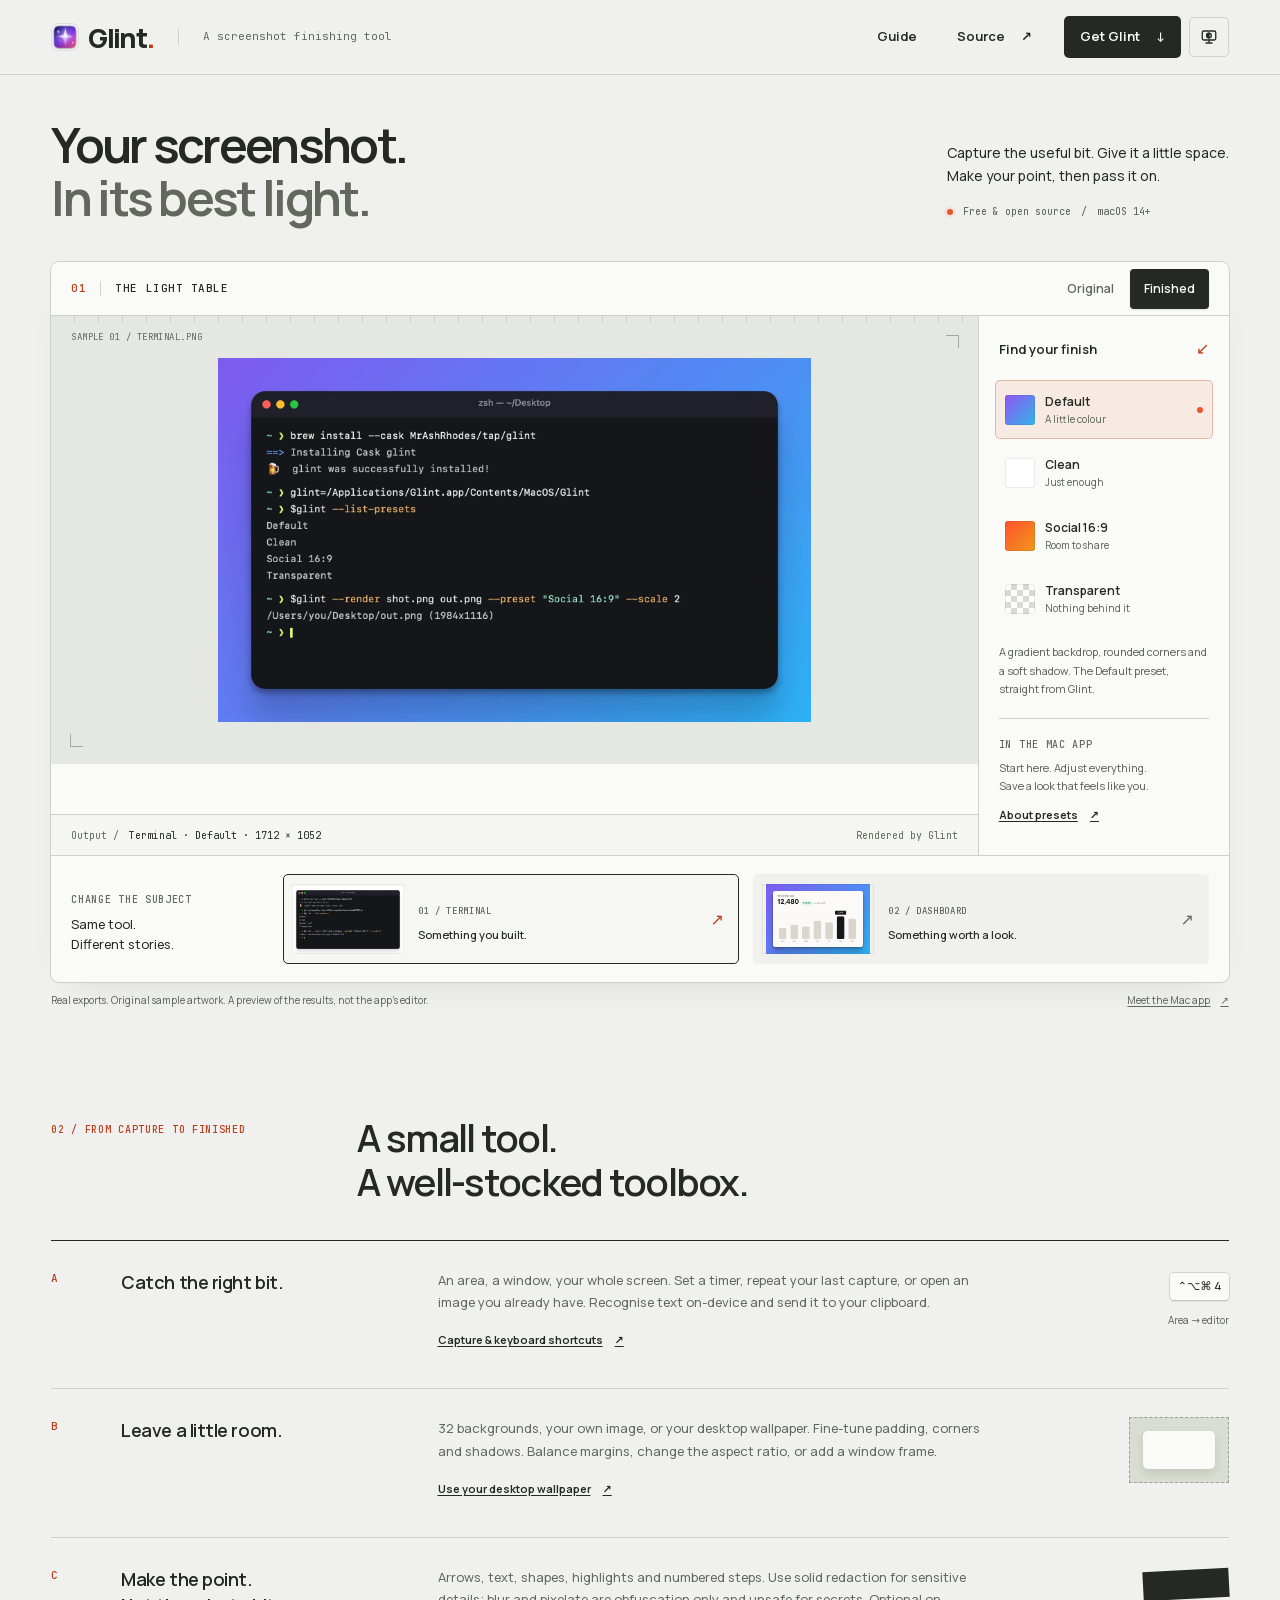
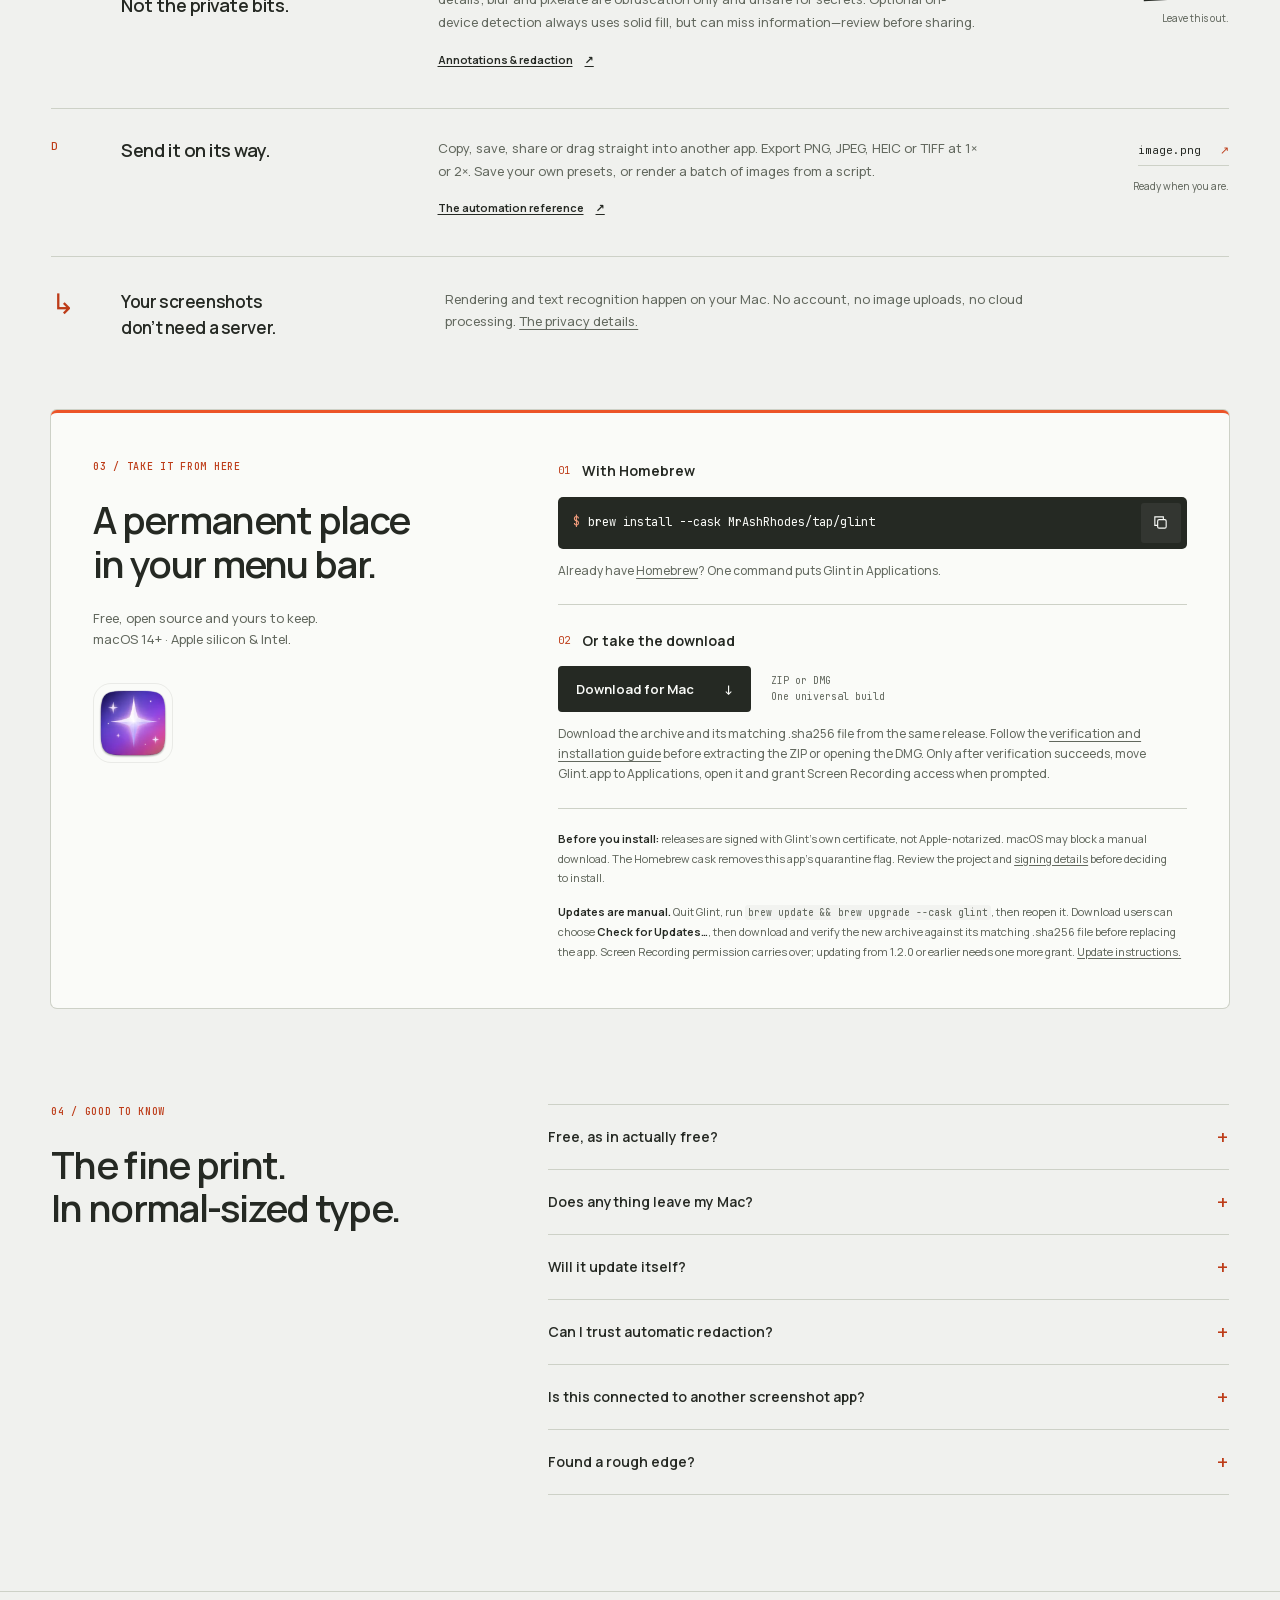
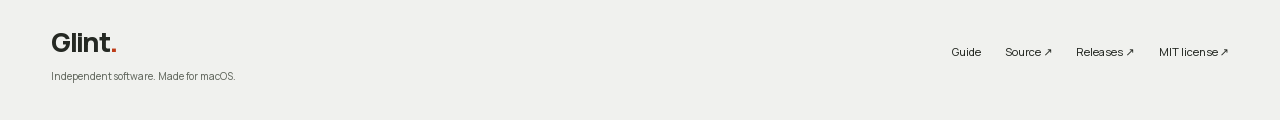
==== commit 6d776eac: "Keep Screen Recording permission across updates macOS ties Screen Recording permission to an app's d" ====
--- a/site/index.html
+++ b/site/index.html
@@ -107,7 +107,7 @@
       <div class="install-instructions">
         <div class="install-option"><h3><span class="index">01</span> With Homebrew</h3><div class="cmd"><span class="prompt" aria-hidden="true">$</span><code id="install-command">brew install --cask MrAshRhodes/tap/glint</code><button class="copy" type="button" data-copy="install-command" aria-label="Copy install command" hidden><svg class="icon-copy" viewBox="0 0 24 24" fill="none" stroke="currentColor" stroke-width="1.6" aria-hidden="true"><rect x="8" y="8" width="12" height="12" rx="2"/><path d="M16 8V4H4v12h4"/></svg><svg class="icon-done" viewBox="0 0 24 24" fill="none" stroke="currentColor" stroke-width="2" aria-hidden="true"><path d="m5 12 4 4L19 6"/></svg></button></div><p>Already have <a href="https://brew.sh/">Homebrew</a>? One command puts Glint in Applications.</p><p id="copy-status" class="copy-status" role="status" aria-live="polite"></p></div>
         <div class="install-option"><h3><span class="index">02</span> Or take the download</h3><div class="download-row"><a class="btn btn-ink" href="https://github.com/MrAshRhodes/glint/releases/latest">Download for Mac <span aria-hidden="true">↓</span></a><span>ZIP or DMG<br>One universal build</span></div><p>Download the archive and its matching .sha256 file from the same release. Follow the <a href="guide.html#install">verification and installation guide</a> before extracting the ZIP or opening the DMG. Only after verification succeeds, move Glint.app to Applications, open it and grant Screen Recording access when prompted.</p></div>
-        <div class="install-fineprint"><p><strong>Before you install:</strong> releases are ad-hoc signed, not Apple-notarized. macOS may block a manual download. The Homebrew cask removes this app’s quarantine flag. Review the project and <a href="guide.html#install">signing details</a> before deciding to install.</p><p><strong>Updates are manual.</strong> Quit Glint, run <code>brew update &amp;&amp; brew upgrade --cask glint</code>, then reopen it. Download users can choose <strong>Check for Updates…</strong>, then download and verify the new archive against its matching .sha256 file before replacing the app. <a href="guide.html#updates">Update instructions.</a></p></div>
+        <div class="install-fineprint"><p><strong>Before you install:</strong> releases are signed with Glint’s own certificate, not Apple-notarized. macOS may block a manual download. The Homebrew cask removes this app’s quarantine flag. Review the project and <a href="guide.html#install">signing details</a> before deciding to install.</p><p><strong>Updates are manual.</strong> Quit Glint, run <code>brew update &amp;&amp; brew upgrade --cask glint</code>, then reopen it. Download users can choose <strong>Check for Updates…</strong>, then download and verify the new archive against its matching .sha256 file before replacing the app. Screen Recording permission carries over; updating from 1.2.0 or earlier needs one more grant. <a href="guide.html#updates">Update instructions.</a></p></div>
       </div>
     </section>
 
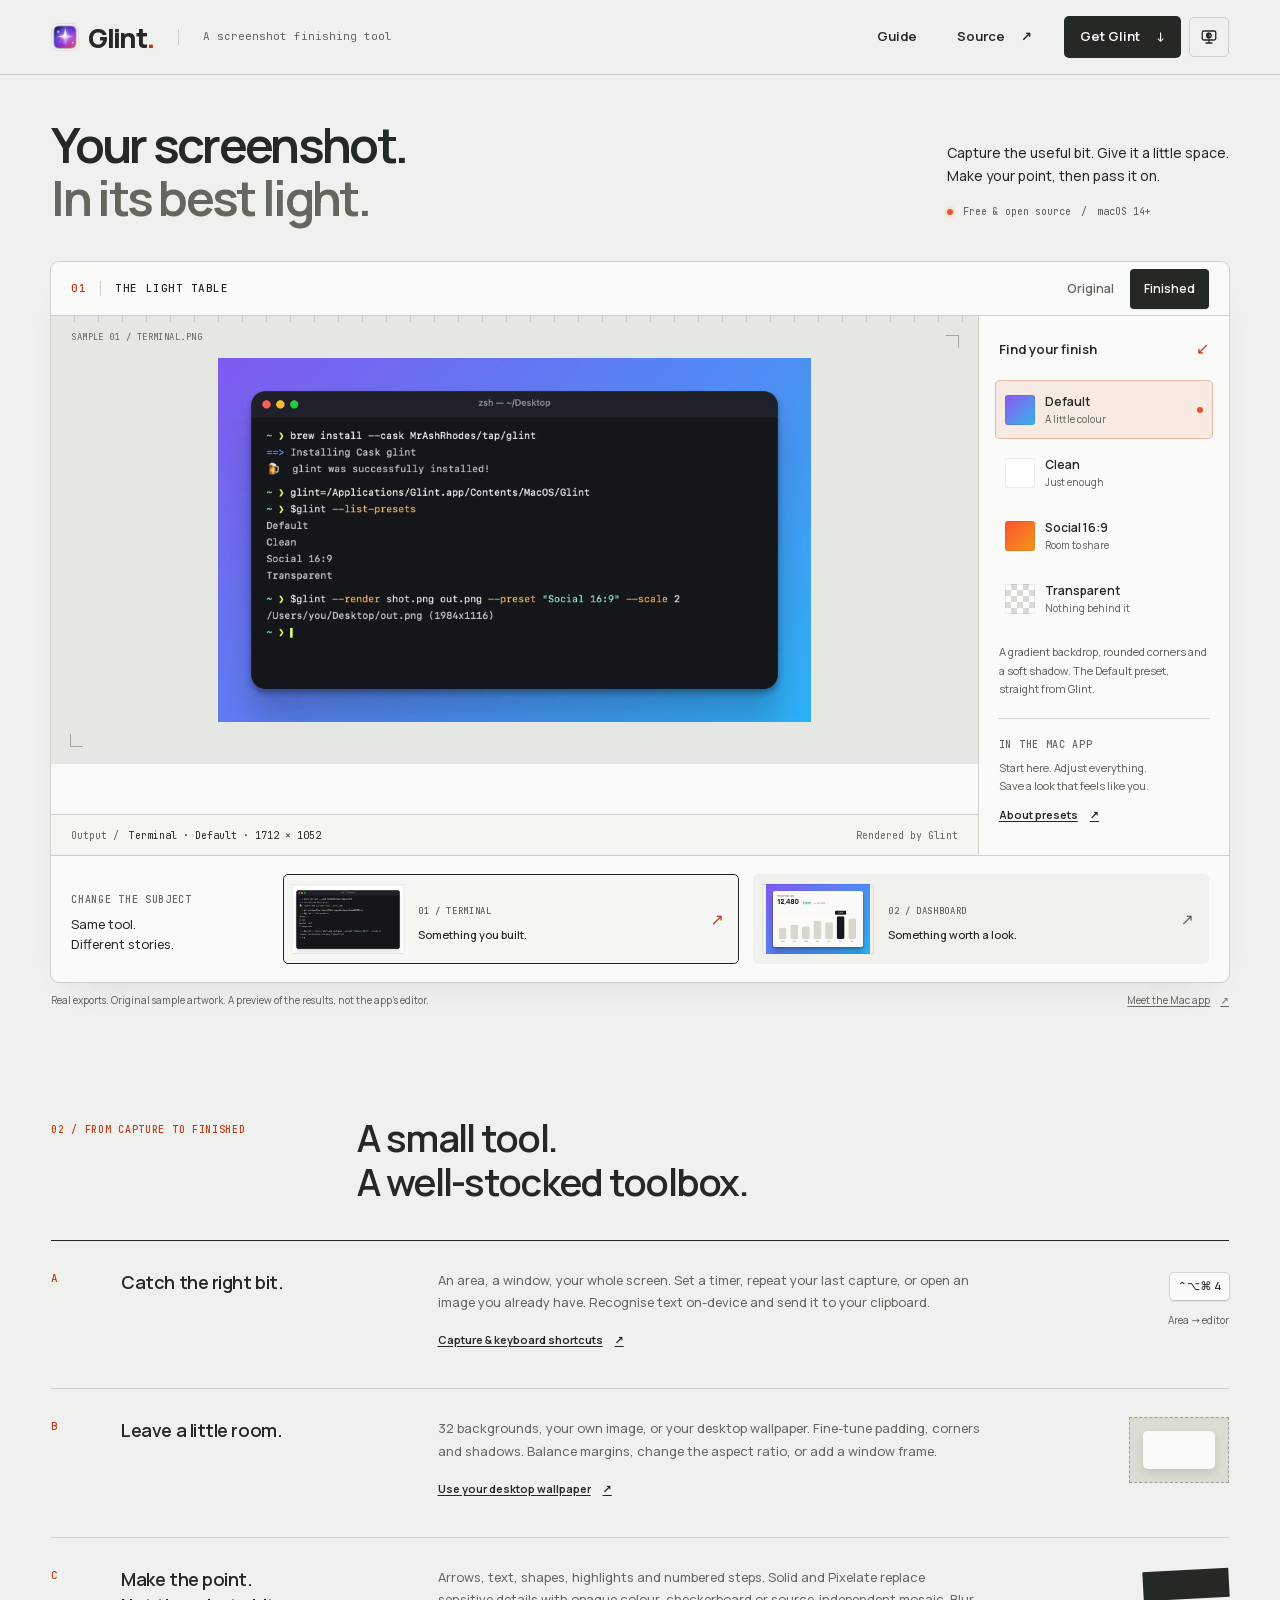
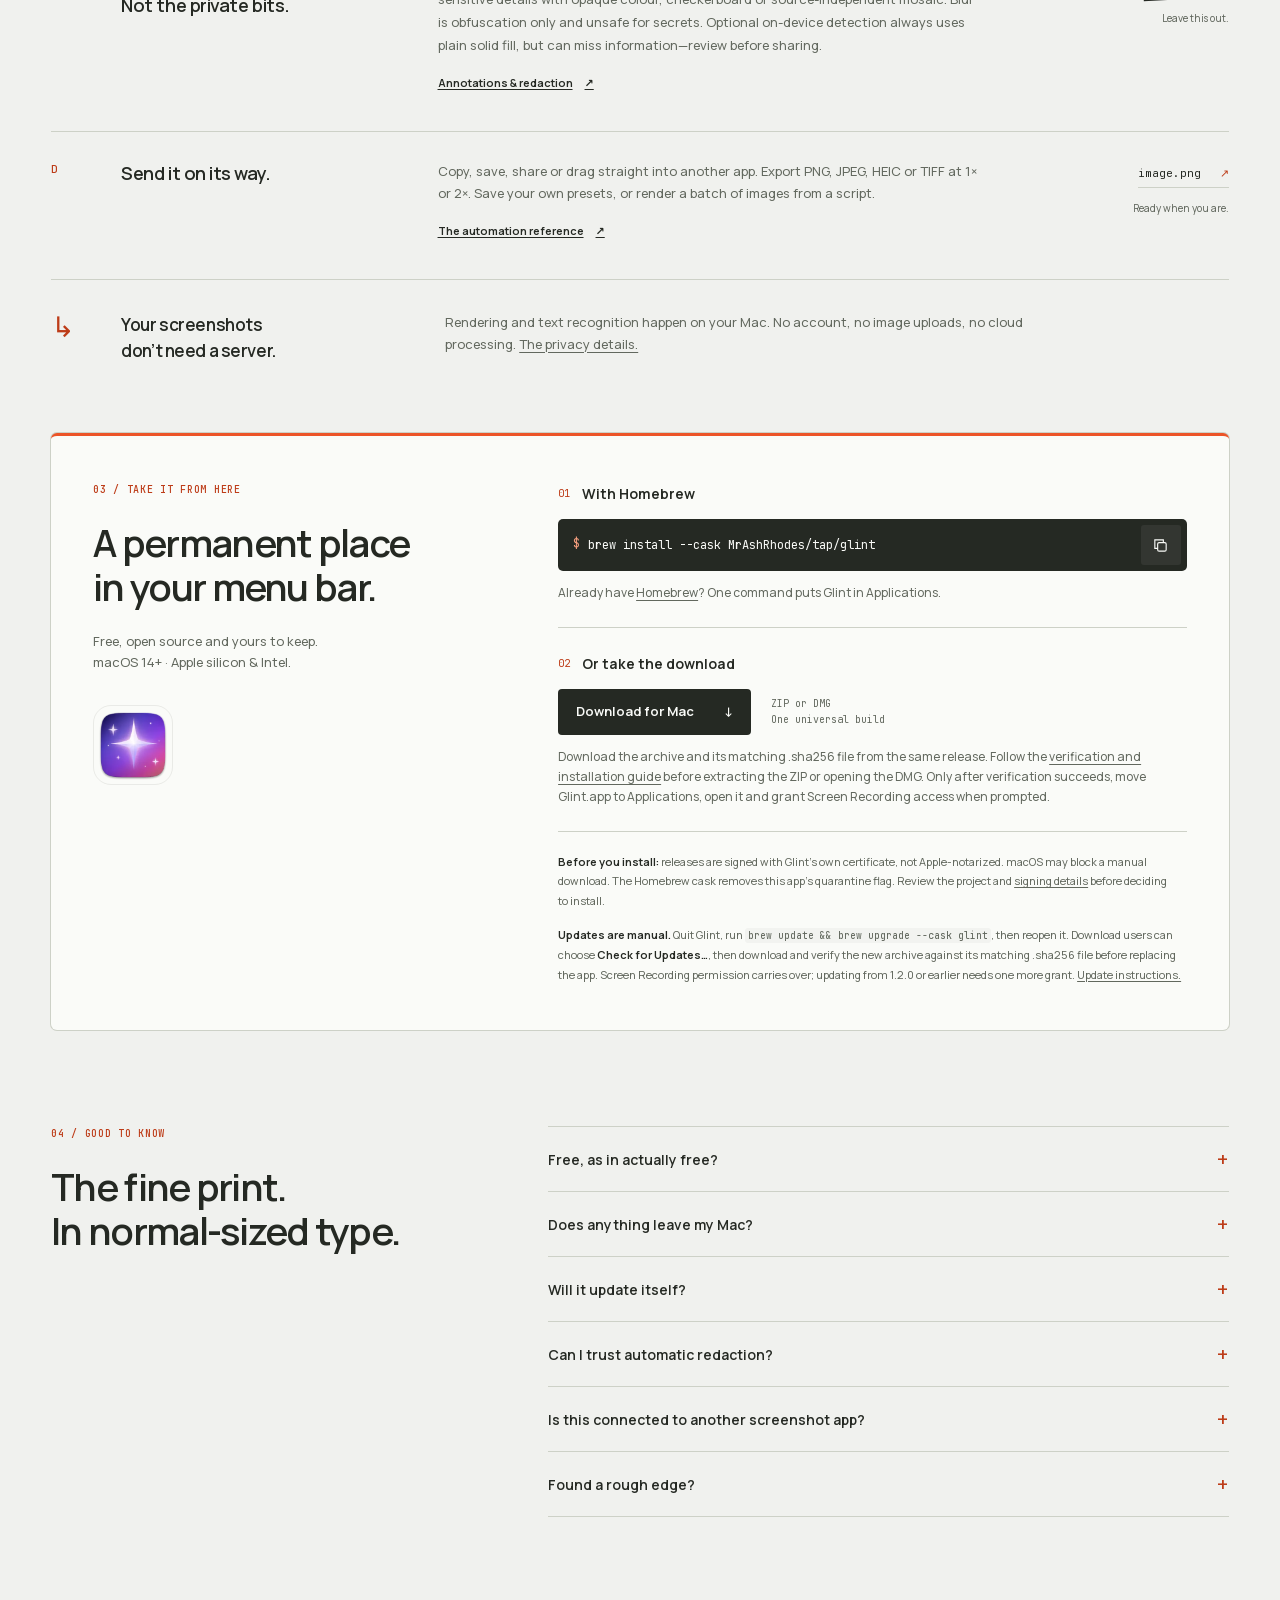
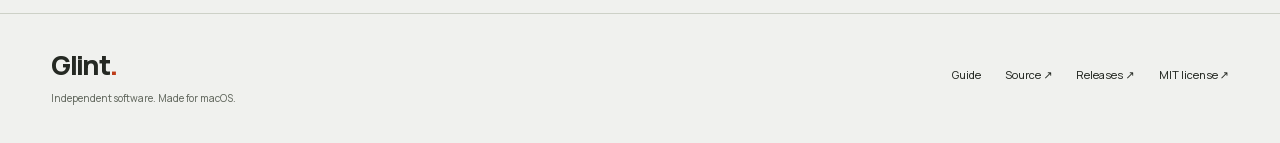
==== commit 7f2accac: "Add secure pixelation and patterned solid redaction controls Fixes #45  Co-authored-by: Copilot App " ====
--- a/site/index.html
+++ b/site/index.html
@@ -96,7 +96,7 @@
       <div class="feature-ledger">
         <article class="ledger-row"><span class="ledger-number" aria-hidden="true">A</span><h3>Catch the right bit.</h3><div><p>An area, a window, your whole screen. Set a timer, repeat your last capture, or open an image you already have. Recognise text on-device and send it to your clipboard.</p><a href="guide.html#capture">Capture &amp; keyboard shortcuts <span aria-hidden="true">↗</span></a></div><span class="ledger-detail"><kbd aria-label="Control Option Command 4">⌃⌥⌘ 4</kbd><small>Area → editor</small></span></article>
         <article class="ledger-row"><span class="ledger-number" aria-hidden="true">B</span><h3>Leave a little room.</h3><div><p>32 backgrounds, your own image, or your desktop wallpaper. Fine-tune padding, corners and shadows. Balance margins, change the aspect ratio, or add a window frame.</p><a href="guide.html#desktop-wallpaper">Use your desktop wallpaper <span aria-hidden="true">↗</span></a></div><span class="ledger-detail detail-frame" aria-hidden="true"><span></span></span></article>
-        <article class="ledger-row"><span class="ledger-number" aria-hidden="true">C</span><h3>Make the point.<br>Not the private bits.</h3><div><p>Arrows, text, shapes, highlights and numbered steps. Use solid redaction for sensitive details; blur and pixelate are obfuscation only and unsafe for secrets. Optional on-device detection always uses solid fill, but can miss information—review before sharing.</p><a href="guide.html#redaction">Annotations &amp; redaction <span aria-hidden="true">↗</span></a></div><span class="ledger-detail detail-redact" aria-hidden="true"><span>private</span><small>Leave this out.</small></span></article>
+        <article class="ledger-row"><span class="ledger-number" aria-hidden="true">C</span><h3>Make the point.<br>Not the private bits.</h3><div><p>Arrows, text, shapes, highlights and numbered steps. Solid and Pixelate replace sensitive details with opaque colour, checkerboard or source-independent mosaic. Blur is obfuscation only and unsafe for secrets. Optional on-device detection always uses plain solid fill, but can miss information—review before sharing.</p><a href="guide.html#redaction">Annotations &amp; redaction <span aria-hidden="true">↗</span></a></div><span class="ledger-detail detail-redact" aria-hidden="true"><span>private</span><small>Leave this out.</small></span></article>
         <article class="ledger-row"><span class="ledger-number" aria-hidden="true">D</span><h3>Send it on its way.</h3><div><p>Copy, save, share or drag straight into another app. Export PNG, JPEG, HEIC or TIFF at 1× or 2×. Save your own presets, or render a batch of images from a script.</p><a href="guide.html#automation">The automation reference <span aria-hidden="true">↗</span></a></div><span class="ledger-detail"><span class="file-label">image.png <span aria-hidden="true">↗</span></span><small>Ready when you are.</small></span></article>
       </div>
       <aside class="local-note"><span class="local-symbol" aria-hidden="true">↳</span><h3>Your screenshots<br>don’t need a server.</h3><p>Rendering and text recognition happen on your Mac. No account, no image uploads, no cloud processing. <a href="guide.html#redaction">The privacy details.</a></p></aside>
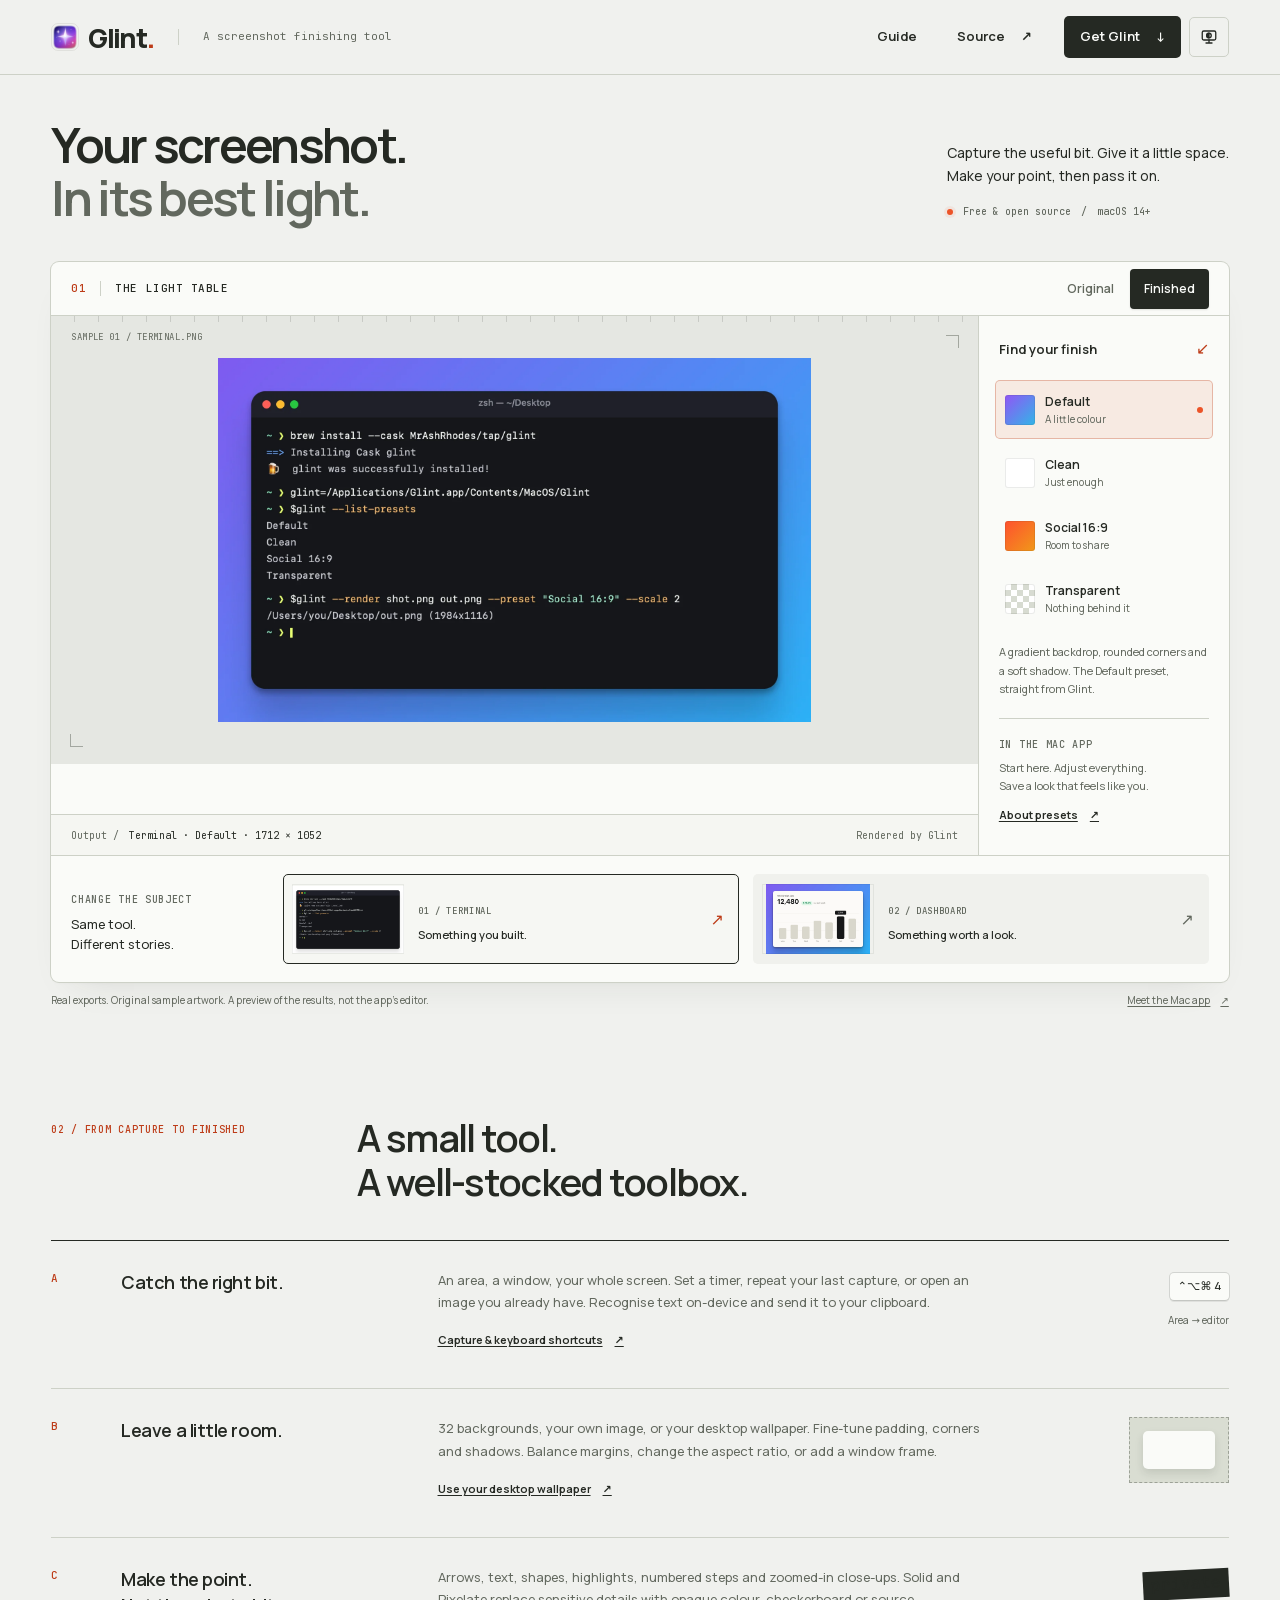
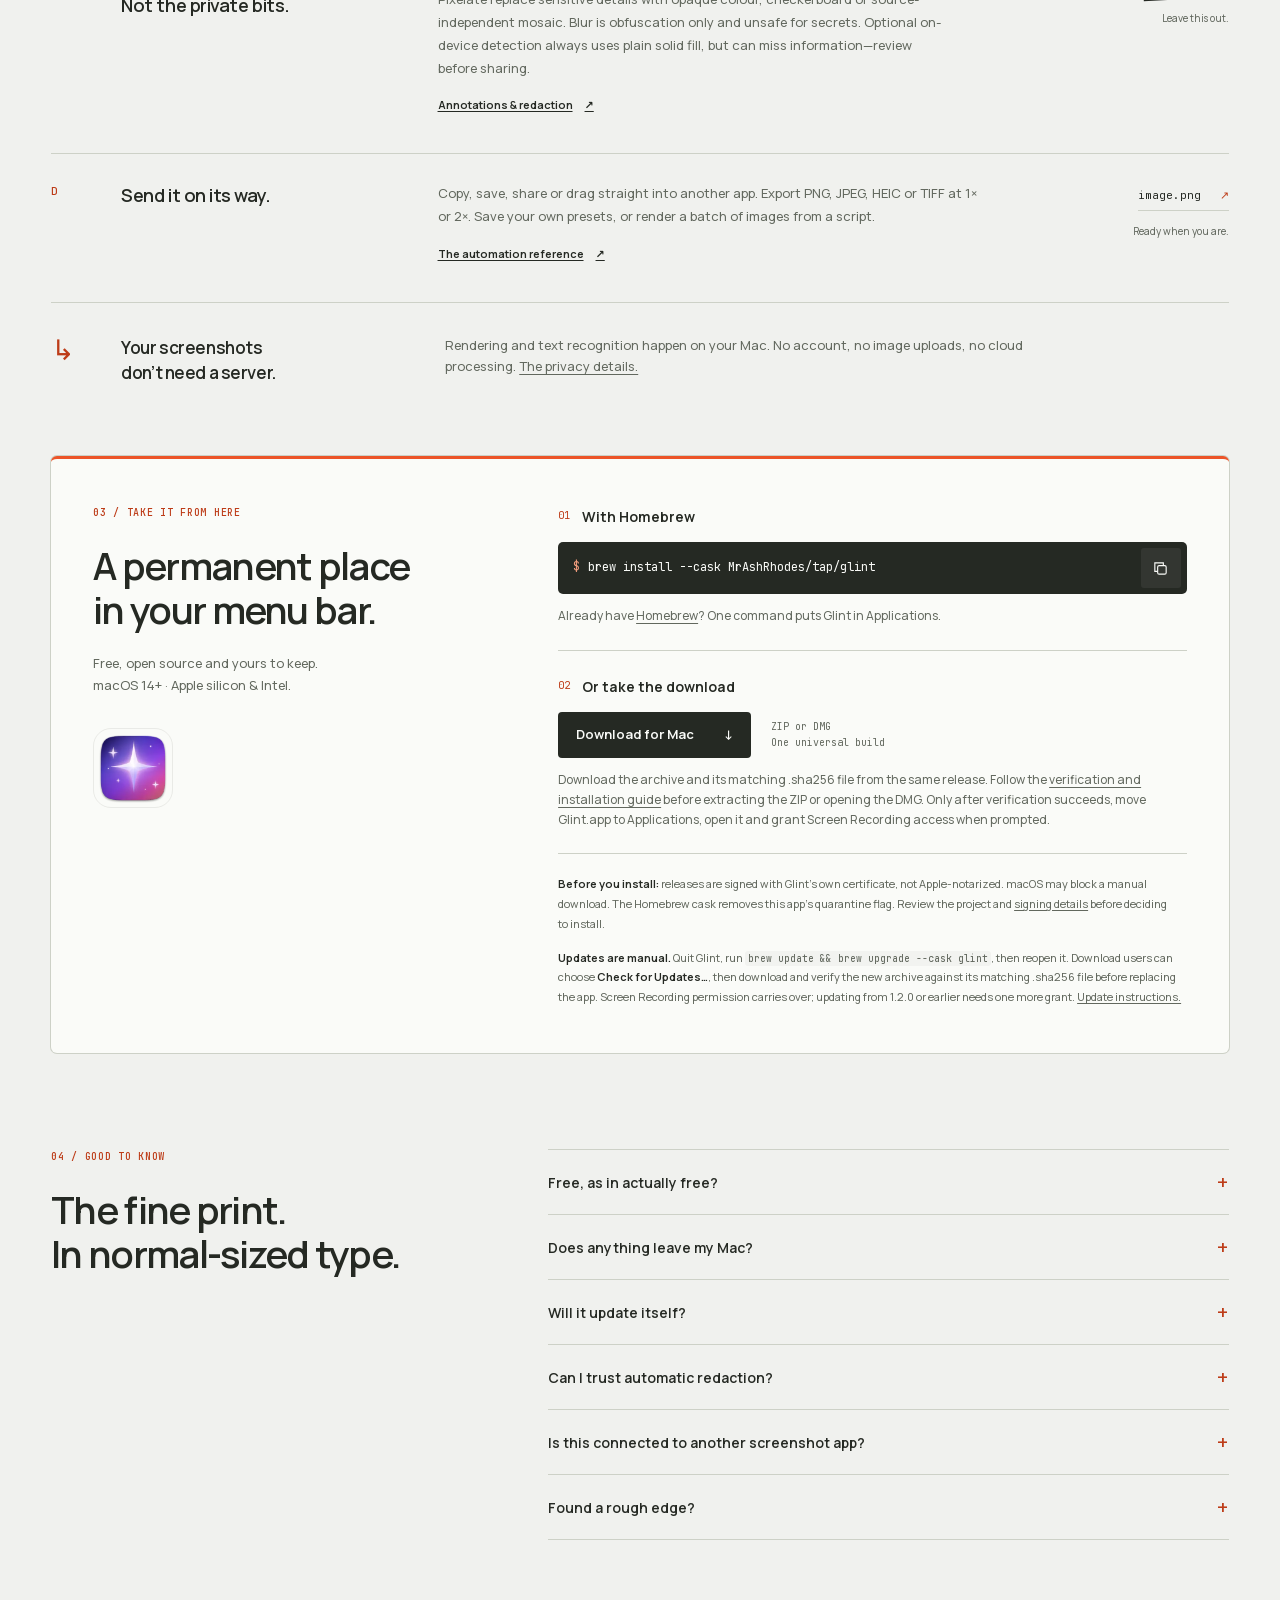
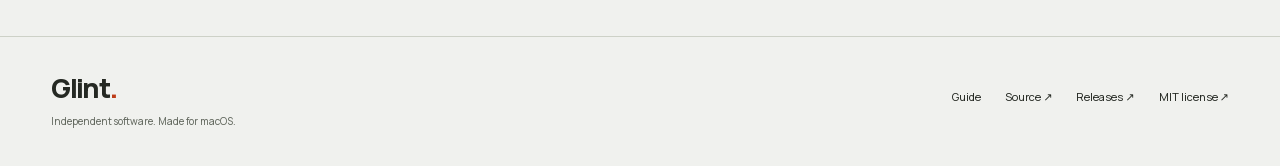
==== commit 10b7f939: "Add zoom selections with magnified insets (#61), release 1.5.1 Circular/rectangular magnifier insets" ====
--- a/site/index.html
+++ b/site/index.html
@@ -96,7 +96,7 @@
       <div class="feature-ledger">
         <article class="ledger-row"><span class="ledger-number" aria-hidden="true">A</span><h3>Catch the right bit.</h3><div><p>An area, a window, your whole screen. Set a timer, repeat your last capture, or open an image you already have. Recognise text on-device and send it to your clipboard.</p><a href="guide.html#capture">Capture &amp; keyboard shortcuts <span aria-hidden="true">↗</span></a></div><span class="ledger-detail"><kbd aria-label="Control Option Command 4">⌃⌥⌘ 4</kbd><small>Area → editor</small></span></article>
         <article class="ledger-row"><span class="ledger-number" aria-hidden="true">B</span><h3>Leave a little room.</h3><div><p>32 backgrounds, your own image, or your desktop wallpaper. Fine-tune padding, corners and shadows. Balance margins, change the aspect ratio, or add a window frame.</p><a href="guide.html#desktop-wallpaper">Use your desktop wallpaper <span aria-hidden="true">↗</span></a></div><span class="ledger-detail detail-frame" aria-hidden="true"><span></span></span></article>
-        <article class="ledger-row"><span class="ledger-number" aria-hidden="true">C</span><h3>Make the point.<br>Not the private bits.</h3><div><p>Arrows, text, shapes, highlights and numbered steps. Solid and Pixelate replace sensitive details with opaque colour, checkerboard or source-independent mosaic. Blur is obfuscation only and unsafe for secrets. Optional on-device detection always uses plain solid fill, but can miss information—review before sharing.</p><a href="guide.html#redaction">Annotations &amp; redaction <span aria-hidden="true">↗</span></a></div><span class="ledger-detail detail-redact" aria-hidden="true"><span>private</span><small>Leave this out.</small></span></article>
+        <article class="ledger-row"><span class="ledger-number" aria-hidden="true">C</span><h3>Make the point.<br>Not the private bits.</h3><div><p>Arrows, text, shapes, highlights, numbered steps and zoomed-in close-ups. Solid and Pixelate replace sensitive details with opaque colour, checkerboard or source-independent mosaic. Blur is obfuscation only and unsafe for secrets. Optional on-device detection always uses plain solid fill, but can miss information—review before sharing.</p><a href="guide.html#redaction">Annotations &amp; redaction <span aria-hidden="true">↗</span></a></div><span class="ledger-detail detail-redact" aria-hidden="true"><span>private</span><small>Leave this out.</small></span></article>
         <article class="ledger-row"><span class="ledger-number" aria-hidden="true">D</span><h3>Send it on its way.</h3><div><p>Copy, save, share or drag straight into another app. Export PNG, JPEG, HEIC or TIFF at 1× or 2×. Save your own presets, or render a batch of images from a script.</p><a href="guide.html#automation">The automation reference <span aria-hidden="true">↗</span></a></div><span class="ledger-detail"><span class="file-label">image.png <span aria-hidden="true">↗</span></span><small>Ready when you are.</small></span></article>
       </div>
       <aside class="local-note"><span class="local-symbol" aria-hidden="true">↳</span><h3>Your screenshots<br>don’t need a server.</h3><p>Rendering and text recognition happen on your Mac. No account, no image uploads, no cloud processing. <a href="guide.html#redaction">The privacy details.</a></p></aside>
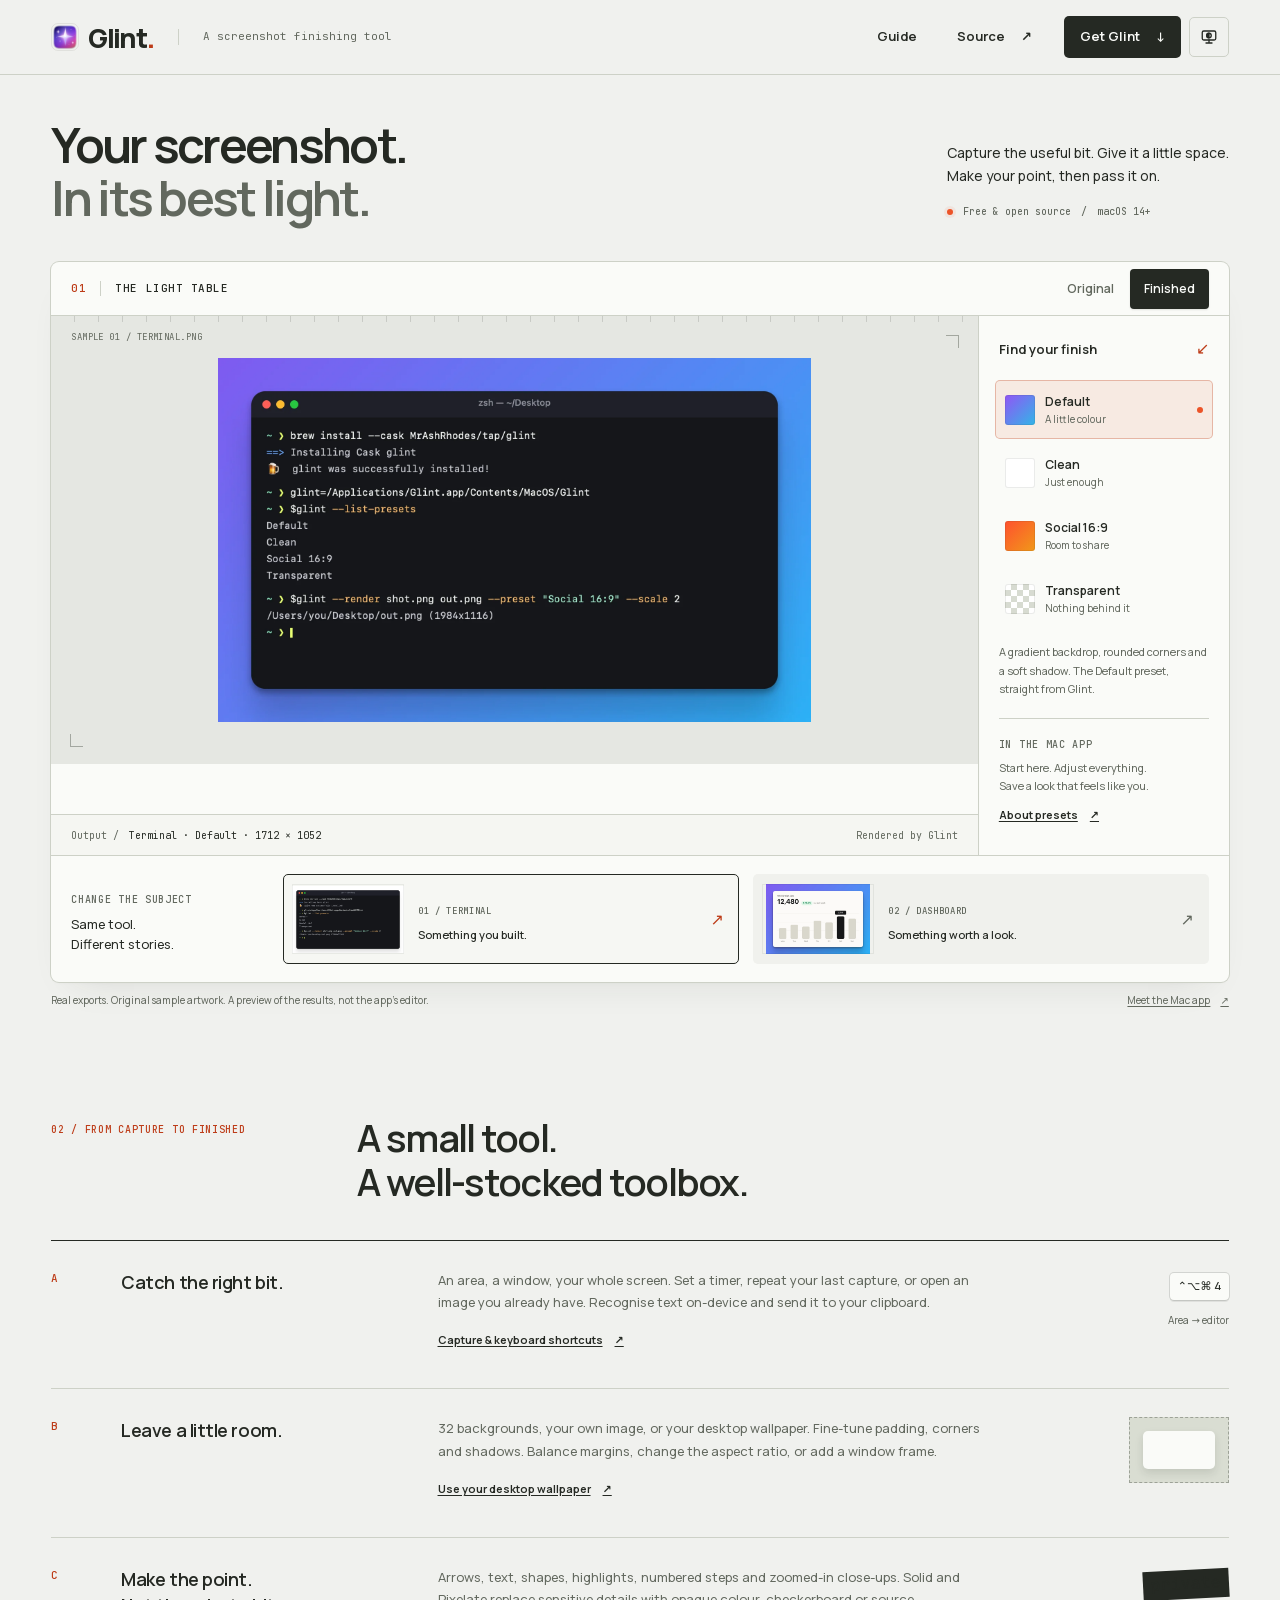
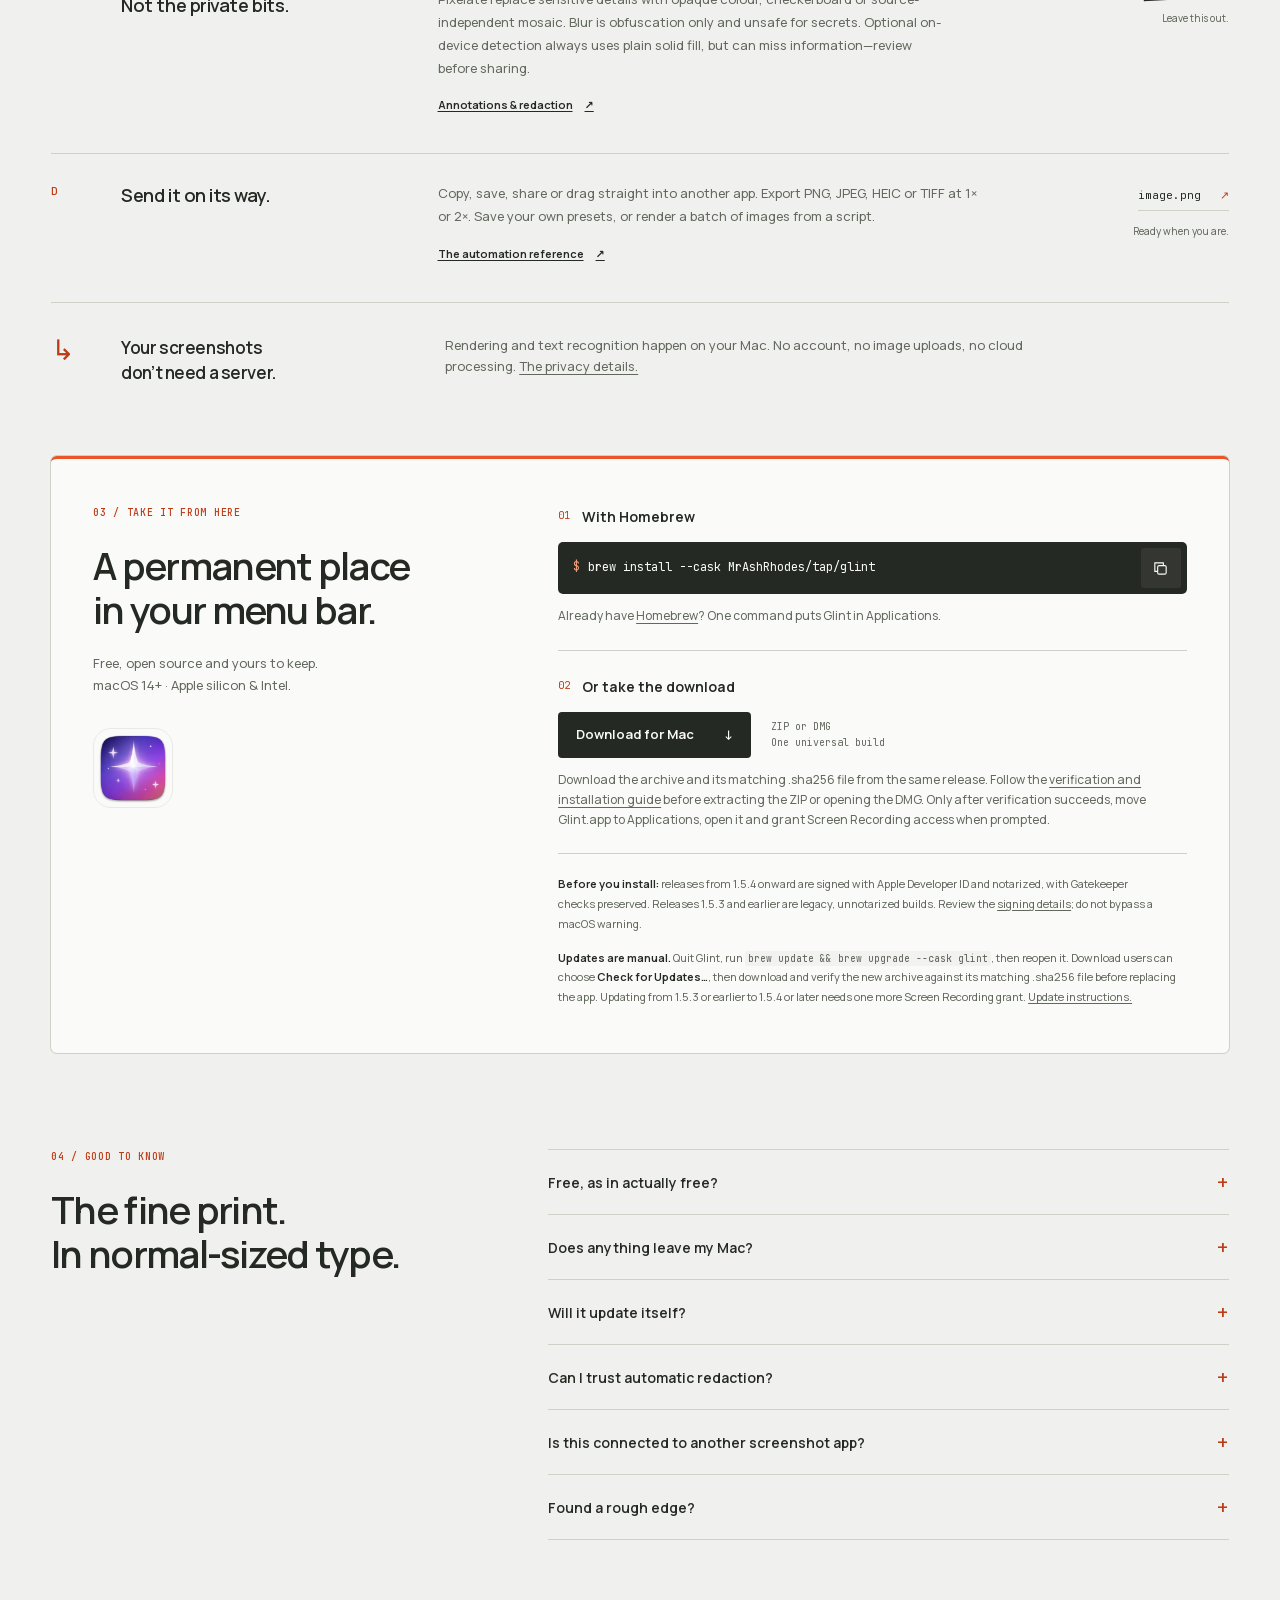
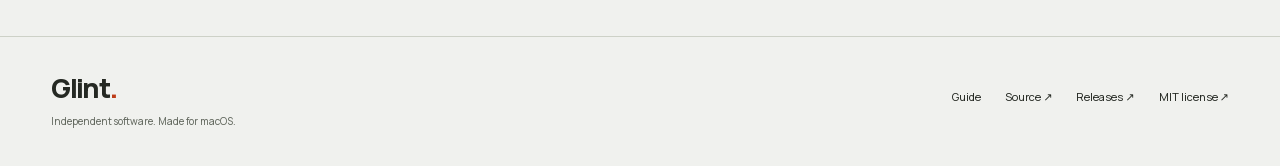
==== commit 88adcb91: "Sign and notarize releases with Developer ID (1.5.4) Replace the self-signed release certificate wit" ====
--- a/site/index.html
+++ b/site/index.html
@@ -3,24 +3,60 @@
 <head>
   <meta charset="utf-8">
   <meta name="viewport" content="width=device-width, initial-scale=1">
-  <title>Glint — your screenshot, in its best light</title>
-  <meta name="description" content="A free, open-source screenshot finishing tool for macOS. Capture, frame, annotate and redact on your Mac. No account. No uploads.">
+  <title>Glint — free, open-source screenshot beautifier for macOS</title>
+  <meta name="description" content="Glint is a free, open-source screenshot beautifier for macOS. Capture, frame, annotate and redact on your Mac. No account. No image uploads.">
   <meta name="color-scheme" content="light dark">
   <meta name="theme-color" content="#f0f1ee" media="(prefers-color-scheme: light)">
   <meta name="theme-color" content="#1b1d1a" media="(prefers-color-scheme: dark)">
   <script>try{var t=localStorage.getItem("glint-theme");if(t==="light"||t==="dark")document.documentElement.setAttribute("data-theme",t)}catch(e){}</script>
   <link rel="canonical" href="https://mrashrhodes.github.io/glint/">
   <meta property="og:type" content="website">
-  <meta property="og:title" content="Glint — your screenshot, in its best light">
-  <meta property="og:description" content="A small native app for screenshots worth sharing. Free, open source, and entirely on your Mac.">
+  <meta property="og:site_name" content="Glint">
+  <meta property="og:locale" content="en_GB">
+  <meta property="og:title" content="Glint — free, open-source screenshot beautifier for macOS">
+  <meta property="og:description" content="Glint is a free, open-source screenshot beautifier for macOS. Capture, frame, annotate and redact on your Mac. No account. No image uploads.">
   <meta property="og:url" content="https://mrashrhodes.github.io/glint/">
   <meta property="og:image" content="https://mrashrhodes.github.io/glint/assets/og.jpg">
+  <meta property="og:image:type" content="image/jpeg">
+  <meta property="og:image:width" content="1200">
+  <meta property="og:image:height" content="675">
+  <meta property="og:image:alt" content="A sample terminal window framed by Glint with rounded corners and an orange gradient background">
   <meta name="twitter:card" content="summary_large_image">
+  <meta name="twitter:title" content="Glint — free, open-source screenshot beautifier for macOS">
+  <meta name="twitter:description" content="Glint is a free, open-source screenshot beautifier for macOS. Capture, frame, annotate and redact on your Mac. No account. No image uploads.">
+  <meta name="twitter:image" content="https://mrashrhodes.github.io/glint/assets/og.jpg">
+  <meta name="twitter:image:alt" content="A sample terminal window framed by Glint with rounded corners and an orange gradient background">
   <link rel="icon" type="image/png" href="favicon.png">
   <link rel="apple-touch-icon" href="apple-touch-icon.png">
   <link rel="preload" href="fonts/Manrope-variable.woff2" as="font" type="font/woff2" crossorigin>
   <link rel="stylesheet" href="styles.css">
   <script src="site.js" defer></script>
+  <script type="application/ld+json">
+  {
+    "@context": "https://schema.org",
+    "@type": "SoftwareApplication",
+    "name": "Glint",
+    "url": "https://mrashrhodes.github.io/glint/",
+    "description": "Glint is a free, open-source screenshot beautifier for macOS. Capture, frame, annotate and redact on your Mac. No account. No image uploads.",
+    "applicationCategory": "DesignApplication",
+    "operatingSystem": "macOS 14 or later",
+    "image": "https://mrashrhodes.github.io/glint/assets/og.jpg",
+    "downloadUrl": "https://github.com/MrAshRhodes/glint/releases/latest",
+    "license": "https://github.com/MrAshRhodes/glint/blob/main/LICENSE",
+    "isAccessibleForFree": true,
+    "offers": {
+      "@type": "Offer",
+      "price": "0",
+      "priceCurrency": "USD"
+    },
+    "author": {
+      "@type": "Person",
+      "name": "MrAshRhodes",
+      "url": "https://github.com/MrAshRhodes"
+    },
+    "sameAs": "https://github.com/MrAshRhodes/glint"
+  }
+  </script>
 </head>
 <body>
   <a class="skip" href="#main">Skip to content</a>
@@ -107,7 +143,7 @@
       <div class="install-instructions">
         <div class="install-option"><h3><span class="index">01</span> With Homebrew</h3><div class="cmd"><span class="prompt" aria-hidden="true">$</span><code id="install-command">brew install --cask MrAshRhodes/tap/glint</code><button class="copy" type="button" data-copy="install-command" aria-label="Copy install command" hidden><svg class="icon-copy" viewBox="0 0 24 24" fill="none" stroke="currentColor" stroke-width="1.6" aria-hidden="true"><rect x="8" y="8" width="12" height="12" rx="2"/><path d="M16 8V4H4v12h4"/></svg><svg class="icon-done" viewBox="0 0 24 24" fill="none" stroke="currentColor" stroke-width="2" aria-hidden="true"><path d="m5 12 4 4L19 6"/></svg></button></div><p>Already have <a href="https://brew.sh/">Homebrew</a>? One command puts Glint in Applications.</p><p id="copy-status" class="copy-status" role="status" aria-live="polite"></p></div>
         <div class="install-option"><h3><span class="index">02</span> Or take the download</h3><div class="download-row"><a class="btn btn-ink" href="https://github.com/MrAshRhodes/glint/releases/latest">Download for Mac <span aria-hidden="true">↓</span></a><span>ZIP or DMG<br>One universal build</span></div><p>Download the archive and its matching .sha256 file from the same release. Follow the <a href="guide.html#install">verification and installation guide</a> before extracting the ZIP or opening the DMG. Only after verification succeeds, move Glint.app to Applications, open it and grant Screen Recording access when prompted.</p></div>
-        <div class="install-fineprint"><p><strong>Before you install:</strong> releases are signed with Glint’s own certificate, not Apple-notarized. macOS may block a manual download. The Homebrew cask removes this app’s quarantine flag. Review the project and <a href="guide.html#install">signing details</a> before deciding to install.</p><p><strong>Updates are manual.</strong> Quit Glint, run <code>brew update &amp;&amp; brew upgrade --cask glint</code>, then reopen it. Download users can choose <strong>Check for Updates…</strong>, then download and verify the new archive against its matching .sha256 file before replacing the app. Screen Recording permission carries over; updating from 1.2.0 or earlier needs one more grant. <a href="guide.html#updates">Update instructions.</a></p></div>
+        <div class="install-fineprint"><p><strong>Before you install:</strong> releases from 1.5.4 onward are signed with Apple Developer ID and notarized, with Gatekeeper checks preserved. Releases 1.5.3 and earlier are legacy, unnotarized builds. Review the <a href="guide.html#install">signing details</a>; do not bypass a macOS warning.</p><p><strong>Updates are manual.</strong> Quit Glint, run <code>brew update &amp;&amp; brew upgrade --cask glint</code>, then reopen it. Download users can choose <strong>Check for Updates…</strong>, then download and verify the new archive against its matching .sha256 file before replacing the app. Updating from 1.5.3 or earlier to 1.5.4 or later needs one more Screen Recording grant. <a href="guide.html#updates">Update instructions.</a></p></div>
       </div>
     </section>
 
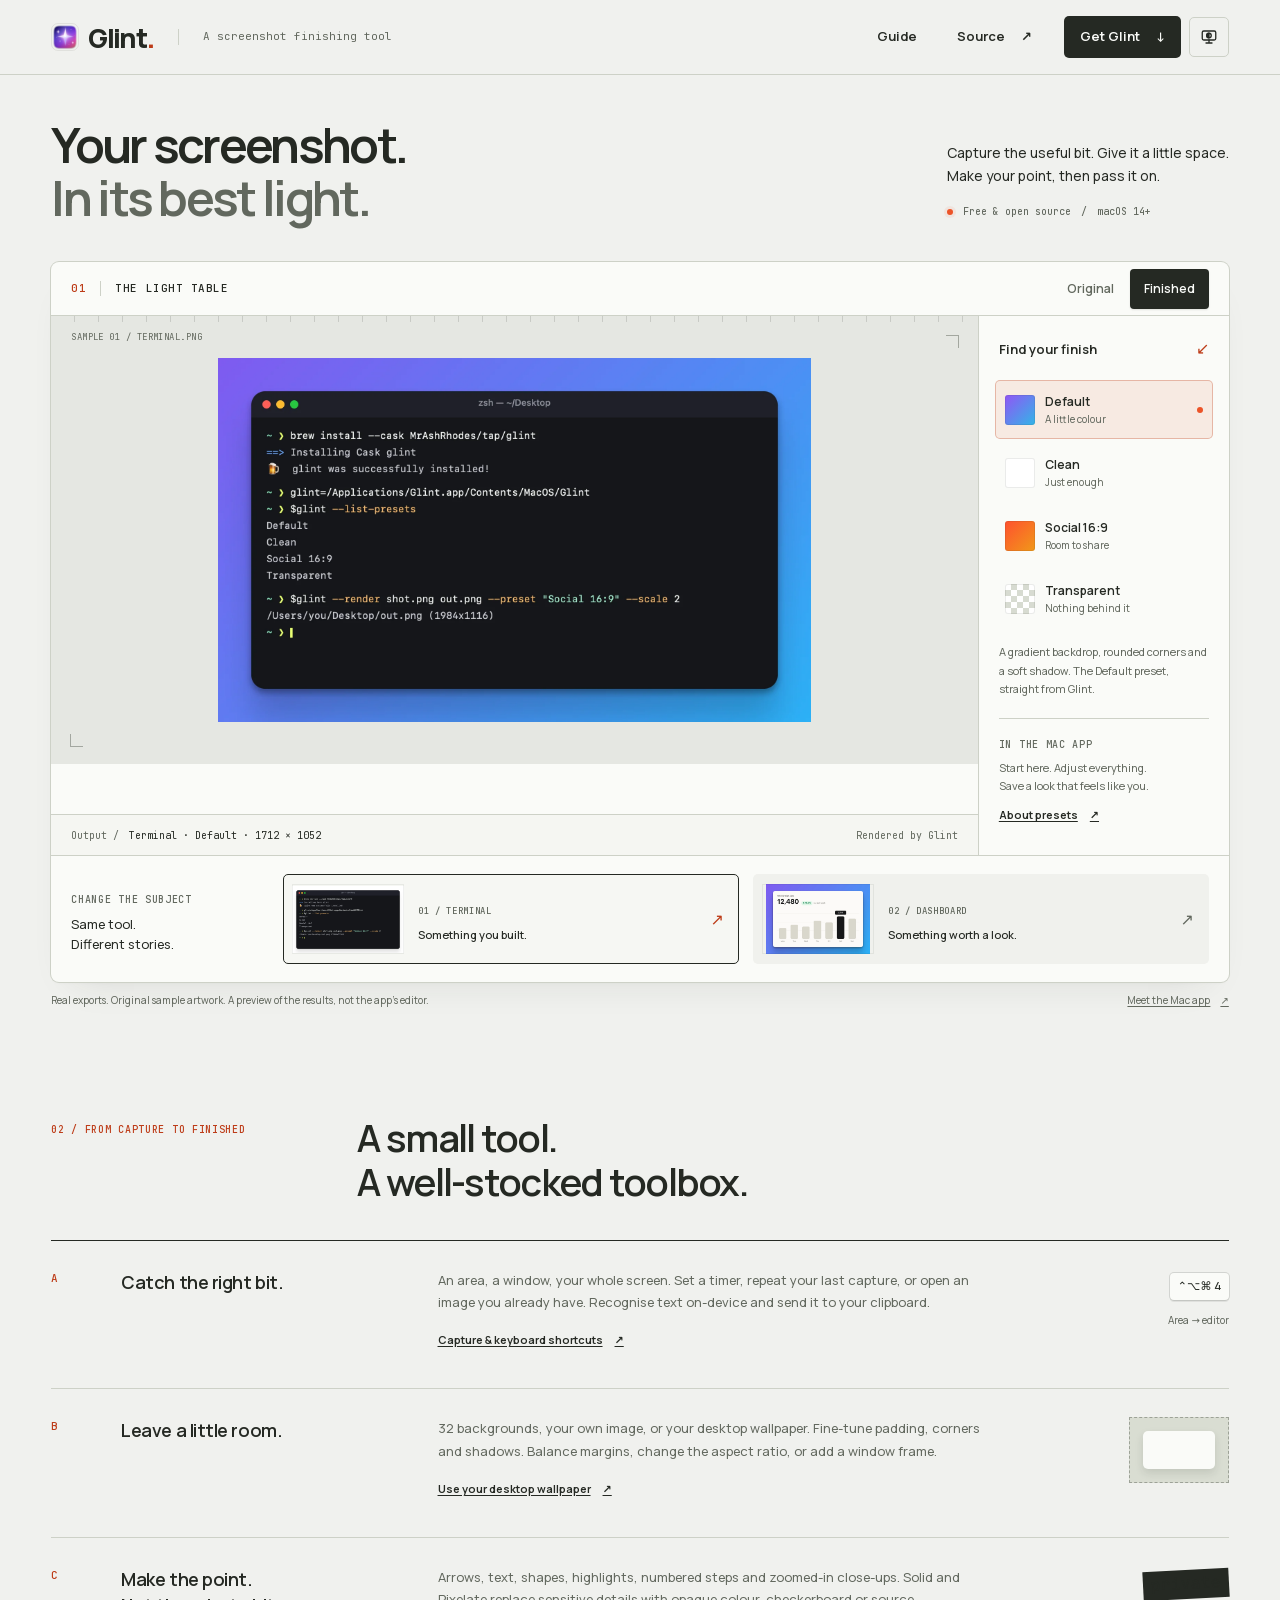
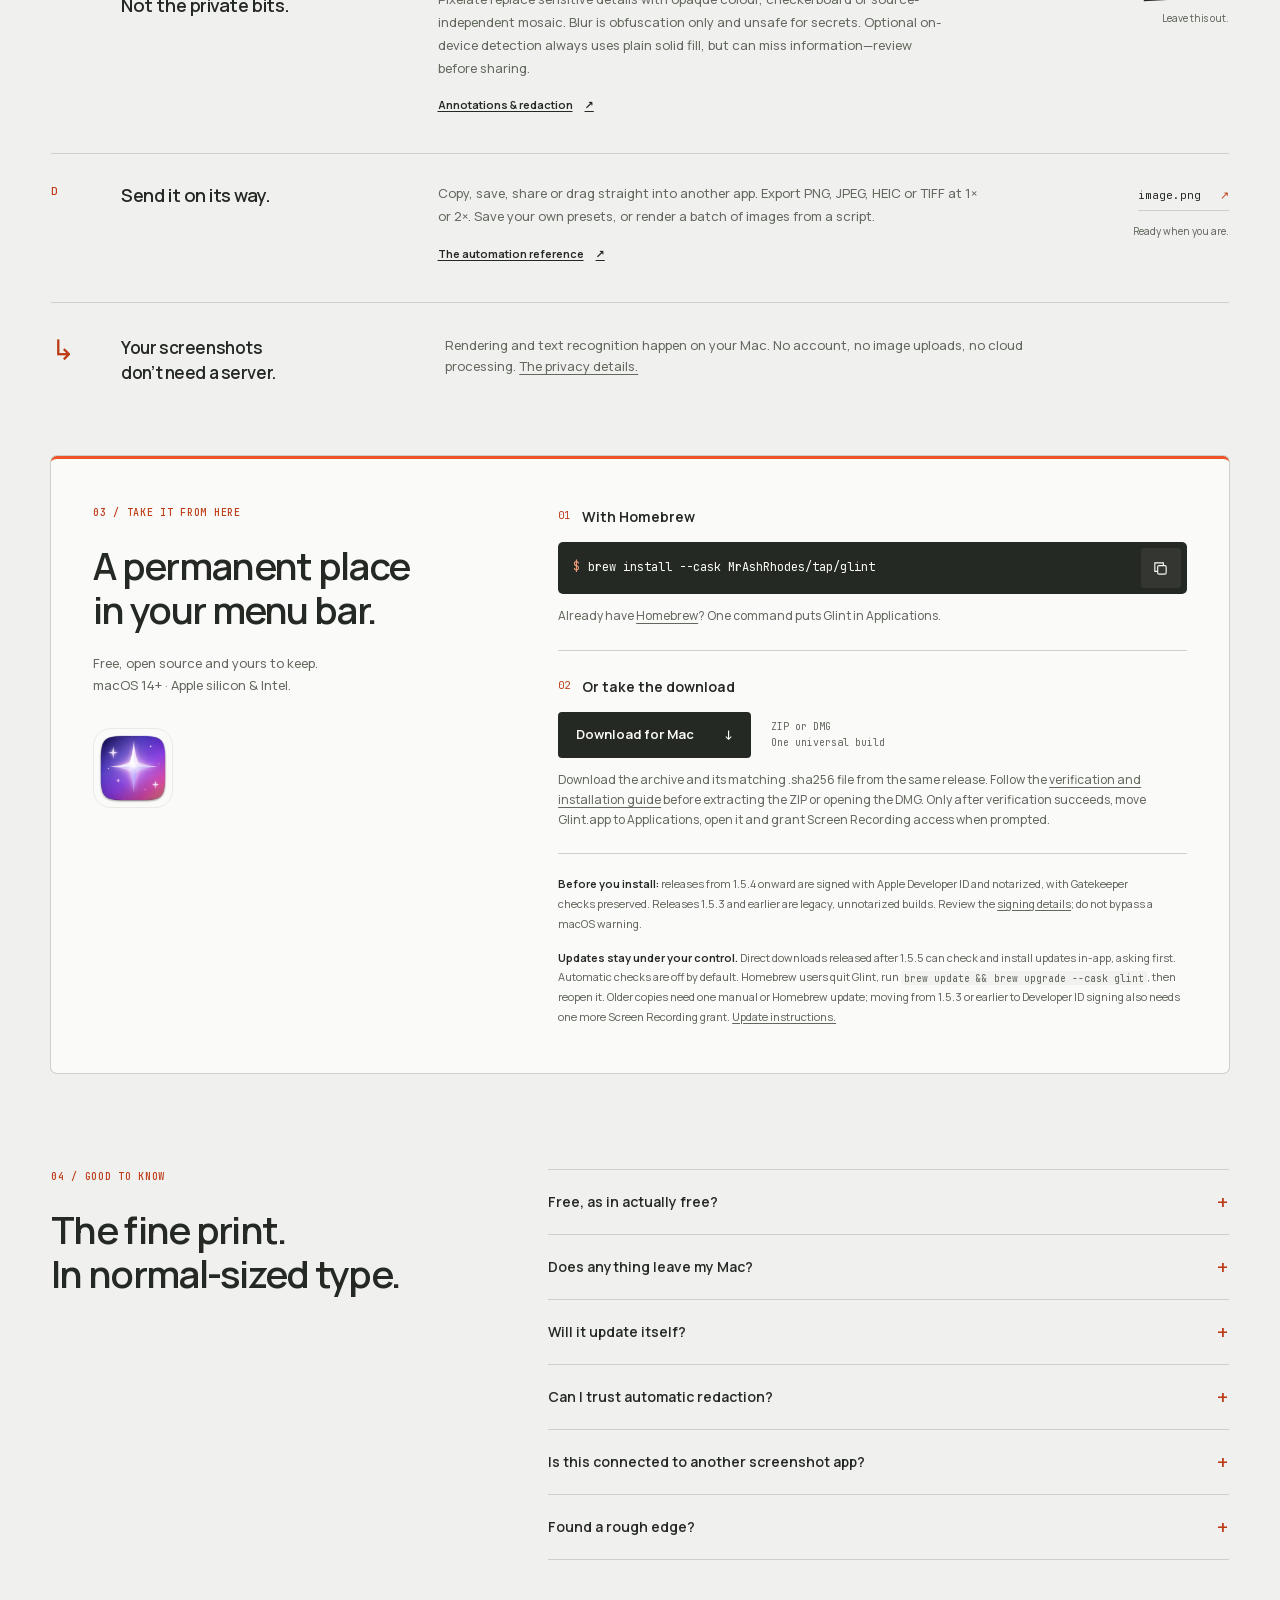
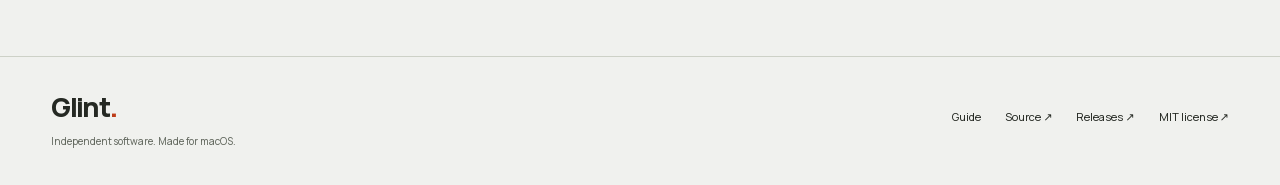
==== commit 0db3ff98: "Add opt-in Sparkle 2 in-app updates for direct downloads Direct downloads can check for, download an" ====
--- a/site/index.html
+++ b/site/index.html
@@ -143,7 +143,7 @@
       <div class="install-instructions">
         <div class="install-option"><h3><span class="index">01</span> With Homebrew</h3><div class="cmd"><span class="prompt" aria-hidden="true">$</span><code id="install-command">brew install --cask MrAshRhodes/tap/glint</code><button class="copy" type="button" data-copy="install-command" aria-label="Copy install command" hidden><svg class="icon-copy" viewBox="0 0 24 24" fill="none" stroke="currentColor" stroke-width="1.6" aria-hidden="true"><rect x="8" y="8" width="12" height="12" rx="2"/><path d="M16 8V4H4v12h4"/></svg><svg class="icon-done" viewBox="0 0 24 24" fill="none" stroke="currentColor" stroke-width="2" aria-hidden="true"><path d="m5 12 4 4L19 6"/></svg></button></div><p>Already have <a href="https://brew.sh/">Homebrew</a>? One command puts Glint in Applications.</p><p id="copy-status" class="copy-status" role="status" aria-live="polite"></p></div>
         <div class="install-option"><h3><span class="index">02</span> Or take the download</h3><div class="download-row"><a class="btn btn-ink" href="https://github.com/MrAshRhodes/glint/releases/latest">Download for Mac <span aria-hidden="true">↓</span></a><span>ZIP or DMG<br>One universal build</span></div><p>Download the archive and its matching .sha256 file from the same release. Follow the <a href="guide.html#install">verification and installation guide</a> before extracting the ZIP or opening the DMG. Only after verification succeeds, move Glint.app to Applications, open it and grant Screen Recording access when prompted.</p></div>
-        <div class="install-fineprint"><p><strong>Before you install:</strong> releases from 1.5.4 onward are signed with Apple Developer ID and notarized, with Gatekeeper checks preserved. Releases 1.5.3 and earlier are legacy, unnotarized builds. Review the <a href="guide.html#install">signing details</a>; do not bypass a macOS warning.</p><p><strong>Updates are manual.</strong> Quit Glint, run <code>brew update &amp;&amp; brew upgrade --cask glint</code>, then reopen it. Download users can choose <strong>Check for Updates…</strong>, then download and verify the new archive against its matching .sha256 file before replacing the app. Updating from 1.5.3 or earlier to 1.5.4 or later needs one more Screen Recording grant. <a href="guide.html#updates">Update instructions.</a></p></div>
+        <div class="install-fineprint"><p><strong>Before you install:</strong> releases from 1.5.4 onward are signed with Apple Developer ID and notarized, with Gatekeeper checks preserved. Releases 1.5.3 and earlier are legacy, unnotarized builds. Review the <a href="guide.html#install">signing details</a>; do not bypass a macOS warning.</p><p><strong>Updates stay under your control.</strong> Direct downloads released after 1.5.5 can check and install updates in-app, asking first. Automatic checks are off by default. Homebrew users quit Glint, run <code>brew update &amp;&amp; brew upgrade --cask glint</code>, then reopen it. Older copies need one manual or Homebrew update; moving from 1.5.3 or earlier to Developer ID signing also needs one more Screen Recording grant. <a href="guide.html#updates">Update instructions.</a></p></div>
       </div>
     </section>
 
@@ -151,8 +151,8 @@
       <header><p class="section-index">04 / Good to know</p><h2 id="faq-title">The fine print.<br>In normal-sized type.</h2></header>
       <div class="faq">
         <details><summary>Free, as in actually free?</summary><p>Yes. Glint is open source under the MIT license. No subscription, no account and no watermark requirement. Download a release, build it yourself, or contribute on <a href="https://github.com/MrAshRhodes/glint">GitHub</a>.</p></details>
-        <details><summary>Does anything leave my Mac?</summary><p>Glint does not upload your screenshots. Manually choosing Check for Updates contacts GitHub to check the latest release. Sharing and opening links use the apps and destinations you choose.</p></details>
-        <details><summary>Will it update itself?</summary><p>No. Check for Updates tells you about a newer release; it does not install it. Homebrew users run <code>brew update &amp;&amp; brew upgrade --cask glint</code> with Glint closed. <code>brew update</code> alone does not upgrade the app. <a href="guide.html#updates">See all update instructions.</a></p></details>
+        <details><summary>Does anything leave my Mac?</summary><p>Glint does not upload your screenshots. Update checks contact GitHub when you choose Check for Updates or opt into scheduled checks; Glint sends no system profile. Automatic checks are off by default. Sharing and opening links use the apps and destinations you choose.</p></details>
+        <details><summary>Will it update itself?</summary><p>Direct downloads released after 1.5.5 can download and install updates with Sparkle, but only after asking you. Choose <strong>Check for Updates…</strong>, or opt into Daily, Weekly or Monthly checks in Preferences → About; automatic checks are off by default. Homebrew users keep running <code>brew update &amp;&amp; brew upgrade --cask glint</code> with Glint closed. <code>brew update</code> alone does not upgrade the app. <a href="guide.html#updates">See all update instructions.</a></p></details>
         <details><summary>Can I trust automatic redaction?</summary><p>Treat it as a helpful first pass. Detection can miss sensitive information. Inspect the exported image and use solid redaction for private details. An untouched raw copy may still exist if you keep capture history. <a href="guide.html#redaction">Read the privacy guidance.</a></p></details>
         <details><summary>Is this connected to another screenshot app?</summary><p>No. Glint is an independent project with its own identity. Every sample on this page is original artwork, rendered with Glint.</p></details>
         <details><summary>Found a rough edge?</summary><p><a href="https://github.com/MrAshRhodes/glint/issues">Open an issue</a> with your macOS version, Glint version and steps to reproduce. Remove private information from screenshots and diagnostic output first.</p></details>
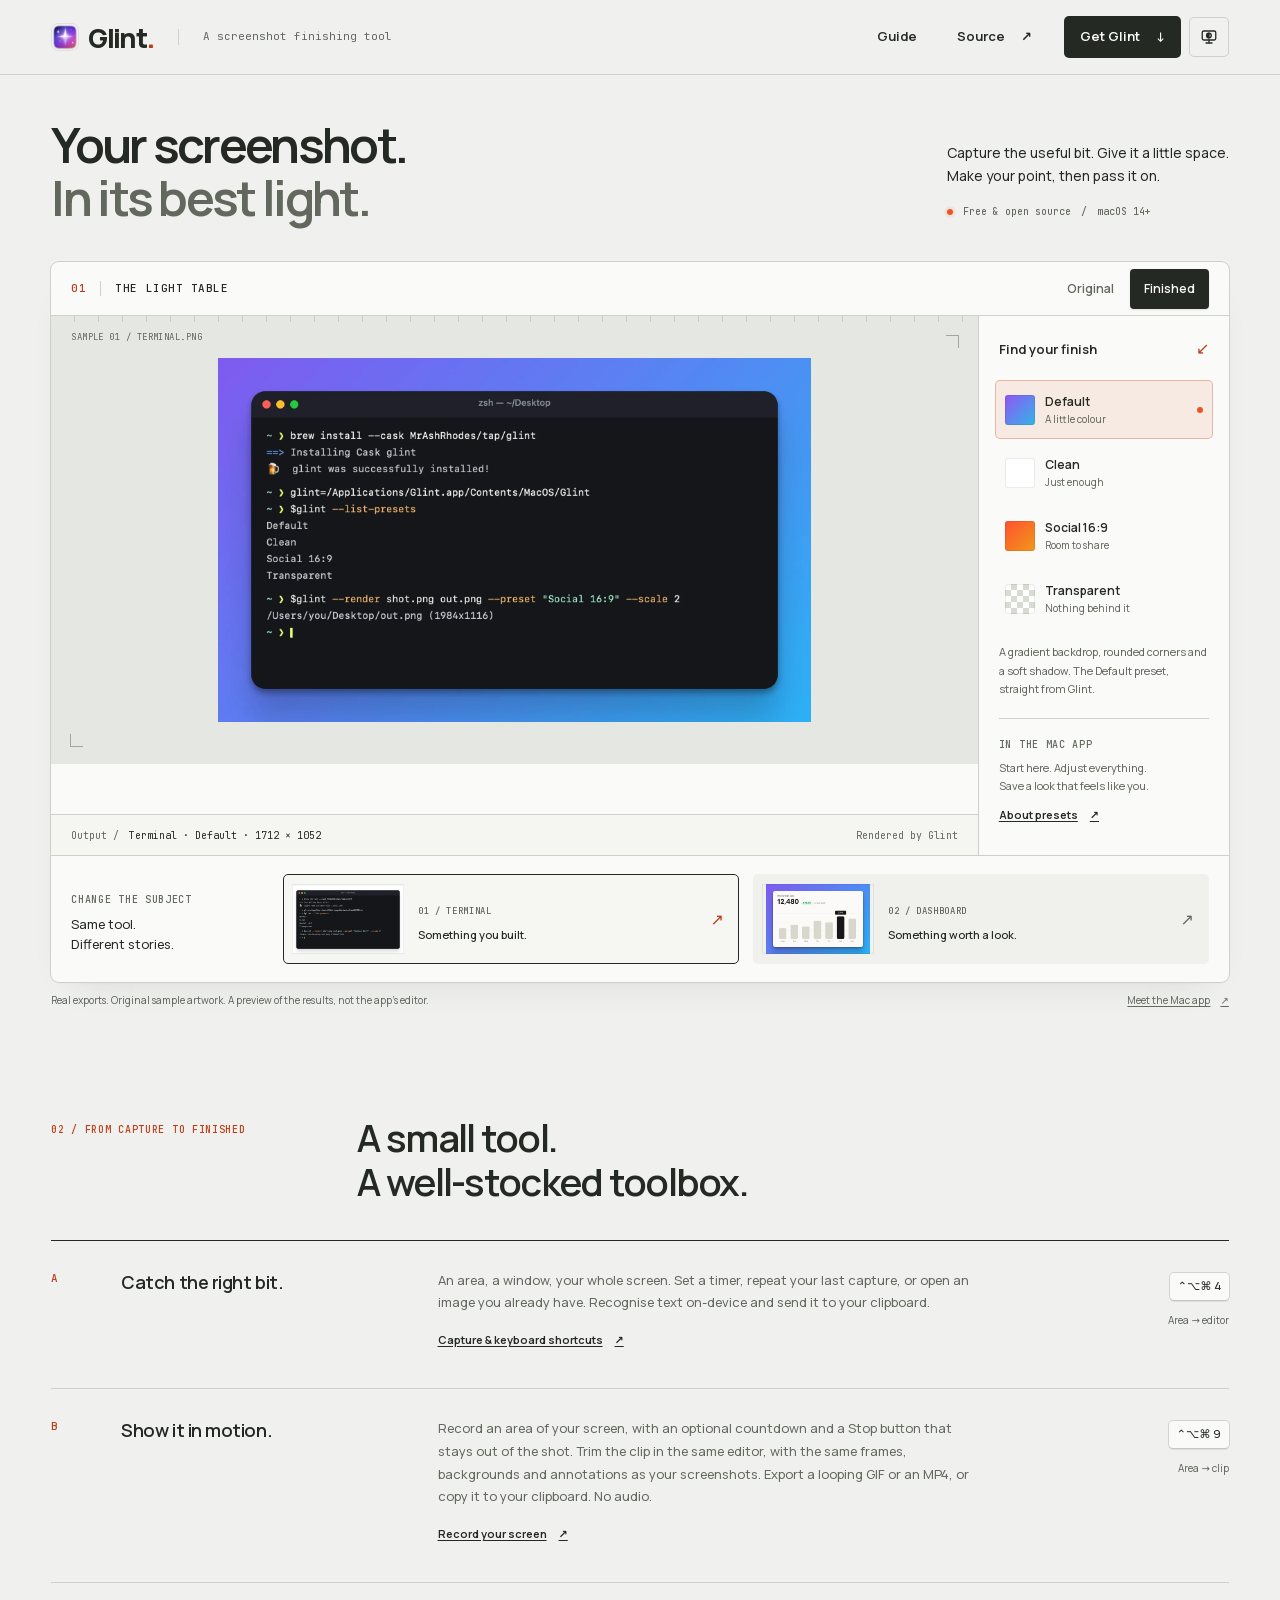
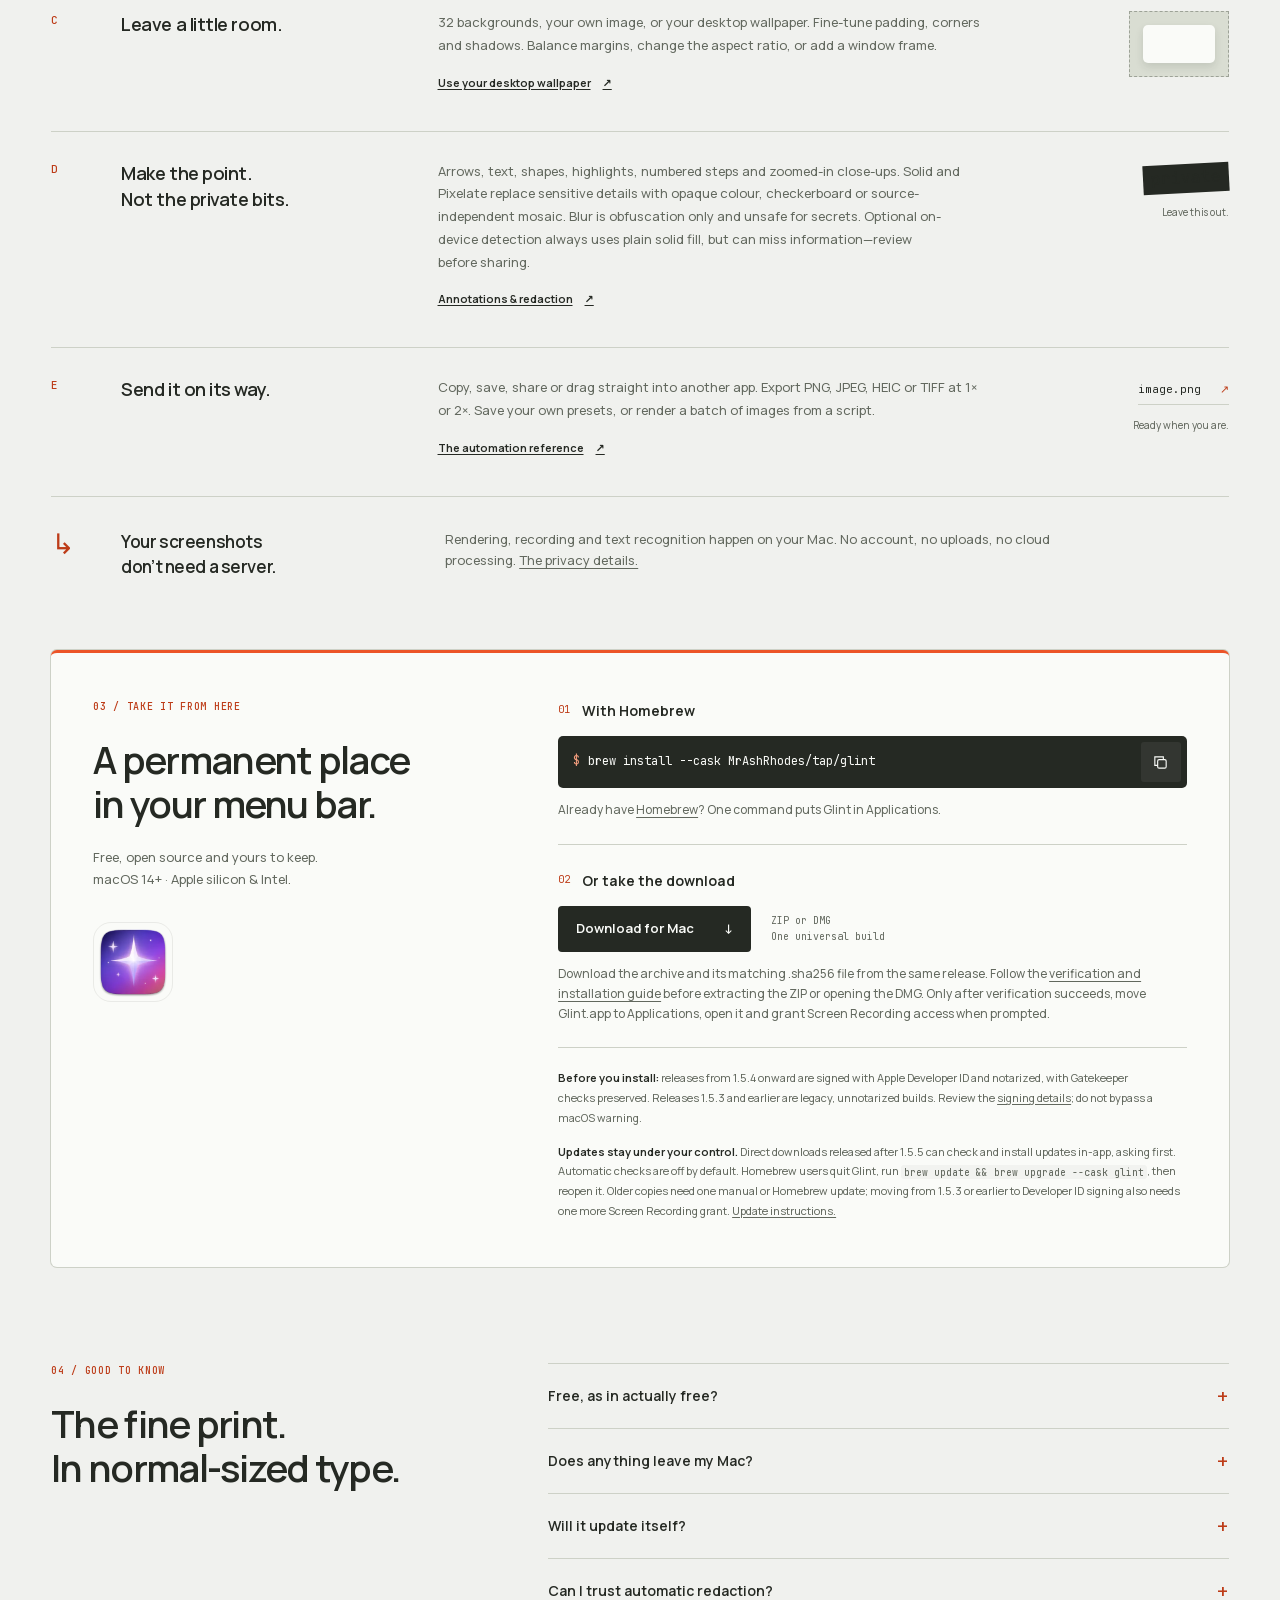
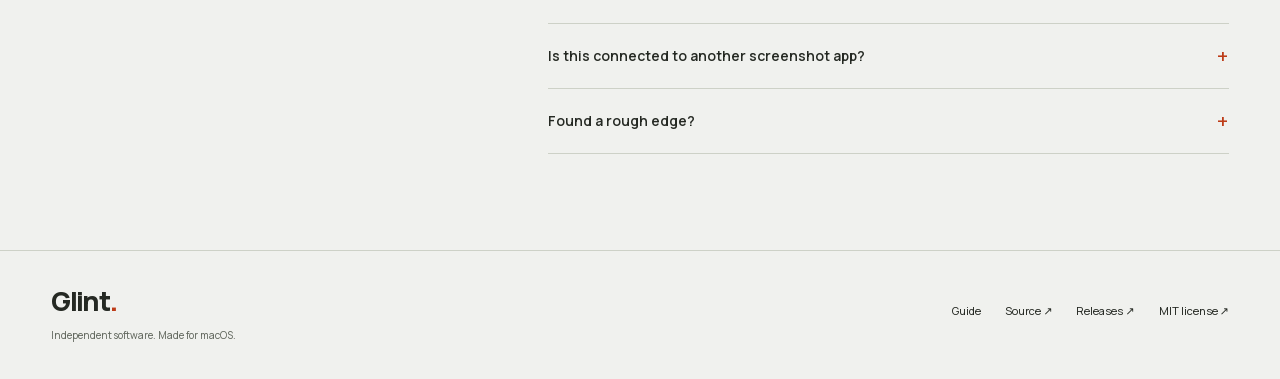
==== commit d7c9284f: "Add screen recording with GIF and MP4 export (#74) Record an area of the screen (menu or Control-Opt" ====
--- a/site/index.html
+++ b/site/index.html
@@ -4,7 +4,7 @@
   <meta charset="utf-8">
   <meta name="viewport" content="width=device-width, initial-scale=1">
   <title>Glint — free, open-source screenshot beautifier for macOS</title>
-  <meta name="description" content="Glint is a free, open-source screenshot beautifier for macOS. Capture, frame, annotate and redact on your Mac. No account. No image uploads.">
+  <meta name="description" content="Glint is a free, open-source screenshot beautifier for macOS. Capture or record your screen, then frame, annotate and redact on your Mac. No account. No uploads.">
   <meta name="color-scheme" content="light dark">
   <meta name="theme-color" content="#f0f1ee" media="(prefers-color-scheme: light)">
   <meta name="theme-color" content="#1b1d1a" media="(prefers-color-scheme: dark)">
@@ -14,7 +14,7 @@
   <meta property="og:site_name" content="Glint">
   <meta property="og:locale" content="en_GB">
   <meta property="og:title" content="Glint — free, open-source screenshot beautifier for macOS">
-  <meta property="og:description" content="Glint is a free, open-source screenshot beautifier for macOS. Capture, frame, annotate and redact on your Mac. No account. No image uploads.">
+  <meta property="og:description" content="Glint is a free, open-source screenshot beautifier for macOS. Capture or record your screen, then frame, annotate and redact on your Mac. No account. No uploads.">
   <meta property="og:url" content="https://mrashrhodes.github.io/glint/">
   <meta property="og:image" content="https://mrashrhodes.github.io/glint/assets/og.jpg">
   <meta property="og:image:type" content="image/jpeg">
@@ -23,7 +23,7 @@
   <meta property="og:image:alt" content="A sample terminal window framed by Glint with rounded corners and an orange gradient background">
   <meta name="twitter:card" content="summary_large_image">
   <meta name="twitter:title" content="Glint — free, open-source screenshot beautifier for macOS">
-  <meta name="twitter:description" content="Glint is a free, open-source screenshot beautifier for macOS. Capture, frame, annotate and redact on your Mac. No account. No image uploads.">
+  <meta name="twitter:description" content="Glint is a free, open-source screenshot beautifier for macOS. Capture or record your screen, then frame, annotate and redact on your Mac. No account. No uploads.">
   <meta name="twitter:image" content="https://mrashrhodes.github.io/glint/assets/og.jpg">
   <meta name="twitter:image:alt" content="A sample terminal window framed by Glint with rounded corners and an orange gradient background">
   <link rel="icon" type="image/png" href="favicon.png">
@@ -37,7 +37,7 @@
     "@type": "SoftwareApplication",
     "name": "Glint",
     "url": "https://mrashrhodes.github.io/glint/",
-    "description": "Glint is a free, open-source screenshot beautifier for macOS. Capture, frame, annotate and redact on your Mac. No account. No image uploads.",
+    "description": "Glint is a free, open-source screenshot beautifier for macOS. Capture or record your screen, then frame, annotate and redact on your Mac. No account. No uploads.",
     "applicationCategory": "DesignApplication",
     "operatingSystem": "macOS 14 or later",
     "image": "https://mrashrhodes.github.io/glint/assets/og.jpg",
@@ -131,11 +131,12 @@
       <header class="section-heading"><p class="section-index">02 / From capture to finished</p><h2 id="features-title">A small tool.<br>A well-stocked toolbox.</h2></header>
       <div class="feature-ledger">
         <article class="ledger-row"><span class="ledger-number" aria-hidden="true">A</span><h3>Catch the right bit.</h3><div><p>An area, a window, your whole screen. Set a timer, repeat your last capture, or open an image you already have. Recognise text on-device and send it to your clipboard.</p><a href="guide.html#capture">Capture &amp; keyboard shortcuts <span aria-hidden="true">↗</span></a></div><span class="ledger-detail"><kbd aria-label="Control Option Command 4">⌃⌥⌘ 4</kbd><small>Area → editor</small></span></article>
-        <article class="ledger-row"><span class="ledger-number" aria-hidden="true">B</span><h3>Leave a little room.</h3><div><p>32 backgrounds, your own image, or your desktop wallpaper. Fine-tune padding, corners and shadows. Balance margins, change the aspect ratio, or add a window frame.</p><a href="guide.html#desktop-wallpaper">Use your desktop wallpaper <span aria-hidden="true">↗</span></a></div><span class="ledger-detail detail-frame" aria-hidden="true"><span></span></span></article>
-        <article class="ledger-row"><span class="ledger-number" aria-hidden="true">C</span><h3>Make the point.<br>Not the private bits.</h3><div><p>Arrows, text, shapes, highlights, numbered steps and zoomed-in close-ups. Solid and Pixelate replace sensitive details with opaque colour, checkerboard or source-independent mosaic. Blur is obfuscation only and unsafe for secrets. Optional on-device detection always uses plain solid fill, but can miss information—review before sharing.</p><a href="guide.html#redaction">Annotations &amp; redaction <span aria-hidden="true">↗</span></a></div><span class="ledger-detail detail-redact" aria-hidden="true"><span>private</span><small>Leave this out.</small></span></article>
-        <article class="ledger-row"><span class="ledger-number" aria-hidden="true">D</span><h3>Send it on its way.</h3><div><p>Copy, save, share or drag straight into another app. Export PNG, JPEG, HEIC or TIFF at 1× or 2×. Save your own presets, or render a batch of images from a script.</p><a href="guide.html#automation">The automation reference <span aria-hidden="true">↗</span></a></div><span class="ledger-detail"><span class="file-label">image.png <span aria-hidden="true">↗</span></span><small>Ready when you are.</small></span></article>
+        <article class="ledger-row"><span class="ledger-number" aria-hidden="true">B</span><h3>Show it in motion.</h3><div><p>Record an area of your screen, with an optional countdown and a Stop button that stays out of the shot. Trim the clip in the same editor, with the same frames, backgrounds and annotations as your screenshots. Export a looping GIF or an MP4, or copy it to your clipboard. No audio.</p><a href="guide.html#recording">Record your screen <span aria-hidden="true">↗</span></a></div><span class="ledger-detail"><kbd aria-label="Control Option Command 9">⌃⌥⌘ 9</kbd><small>Area → clip</small></span></article>
+        <article class="ledger-row"><span class="ledger-number" aria-hidden="true">C</span><h3>Leave a little room.</h3><div><p>32 backgrounds, your own image, or your desktop wallpaper. Fine-tune padding, corners and shadows. Balance margins, change the aspect ratio, or add a window frame.</p><a href="guide.html#desktop-wallpaper">Use your desktop wallpaper <span aria-hidden="true">↗</span></a></div><span class="ledger-detail detail-frame" aria-hidden="true"><span></span></span></article>
+        <article class="ledger-row"><span class="ledger-number" aria-hidden="true">D</span><h3>Make the point.<br>Not the private bits.</h3><div><p>Arrows, text, shapes, highlights, numbered steps and zoomed-in close-ups. Solid and Pixelate replace sensitive details with opaque colour, checkerboard or source-independent mosaic. Blur is obfuscation only and unsafe for secrets. Optional on-device detection always uses plain solid fill, but can miss information—review before sharing.</p><a href="guide.html#redaction">Annotations &amp; redaction <span aria-hidden="true">↗</span></a></div><span class="ledger-detail detail-redact" aria-hidden="true"><span>private</span><small>Leave this out.</small></span></article>
+        <article class="ledger-row"><span class="ledger-number" aria-hidden="true">E</span><h3>Send it on its way.</h3><div><p>Copy, save, share or drag straight into another app. Export PNG, JPEG, HEIC or TIFF at 1× or 2×. Save your own presets, or render a batch of images from a script.</p><a href="guide.html#automation">The automation reference <span aria-hidden="true">↗</span></a></div><span class="ledger-detail"><span class="file-label">image.png <span aria-hidden="true">↗</span></span><small>Ready when you are.</small></span></article>
       </div>
-      <aside class="local-note"><span class="local-symbol" aria-hidden="true">↳</span><h3>Your screenshots<br>don’t need a server.</h3><p>Rendering and text recognition happen on your Mac. No account, no image uploads, no cloud processing. <a href="guide.html#redaction">The privacy details.</a></p></aside>
+      <aside class="local-note"><span class="local-symbol" aria-hidden="true">↳</span><h3>Your screenshots<br>don’t need a server.</h3><p>Rendering, recording and text recognition happen on your Mac. No account, no uploads, no cloud processing. <a href="guide.html#redaction">The privacy details.</a></p></aside>
     </section>
 
     <section class="install-section wrap" id="install" aria-labelledby="install-title">
@@ -151,7 +152,7 @@
       <header><p class="section-index">04 / Good to know</p><h2 id="faq-title">The fine print.<br>In normal-sized type.</h2></header>
       <div class="faq">
         <details><summary>Free, as in actually free?</summary><p>Yes. Glint is open source under the MIT license. No subscription, no account and no watermark requirement. Download a release, build it yourself, or contribute on <a href="https://github.com/MrAshRhodes/glint">GitHub</a>.</p></details>
-        <details><summary>Does anything leave my Mac?</summary><p>Glint does not upload your screenshots. Update checks contact GitHub when you choose Check for Updates or opt into scheduled checks; Glint sends no system profile. Automatic checks are off by default. Sharing and opening links use the apps and destinations you choose.</p></details>
+        <details><summary>Does anything leave my Mac?</summary><p>Glint does not upload your screenshots or screen recordings. A recording stays in a temporary file until you close its editor, then Glint deletes it. Update checks contact GitHub when you choose Check for Updates or opt into scheduled checks; Glint sends no system profile. Automatic checks are off by default. Sharing and opening links use the apps and destinations you choose.</p></details>
         <details><summary>Will it update itself?</summary><p>Direct downloads released after 1.5.5 can download and install updates with Sparkle, but only after asking you. Choose <strong>Check for Updates…</strong>, or opt into Daily, Weekly or Monthly checks in Preferences → About; automatic checks are off by default. Homebrew users keep running <code>brew update &amp;&amp; brew upgrade --cask glint</code> with Glint closed. <code>brew update</code> alone does not upgrade the app. <a href="guide.html#updates">See all update instructions.</a></p></details>
         <details><summary>Can I trust automatic redaction?</summary><p>Treat it as a helpful first pass. Detection can miss sensitive information. Inspect the exported image and use solid redaction for private details. An untouched raw copy may still exist if you keep capture history. <a href="guide.html#redaction">Read the privacy guidance.</a></p></details>
         <details><summary>Is this connected to another screenshot app?</summary><p>No. Glint is an independent project with its own identity. Every sample on this page is original artwork, rendered with Glint.</p></details>
